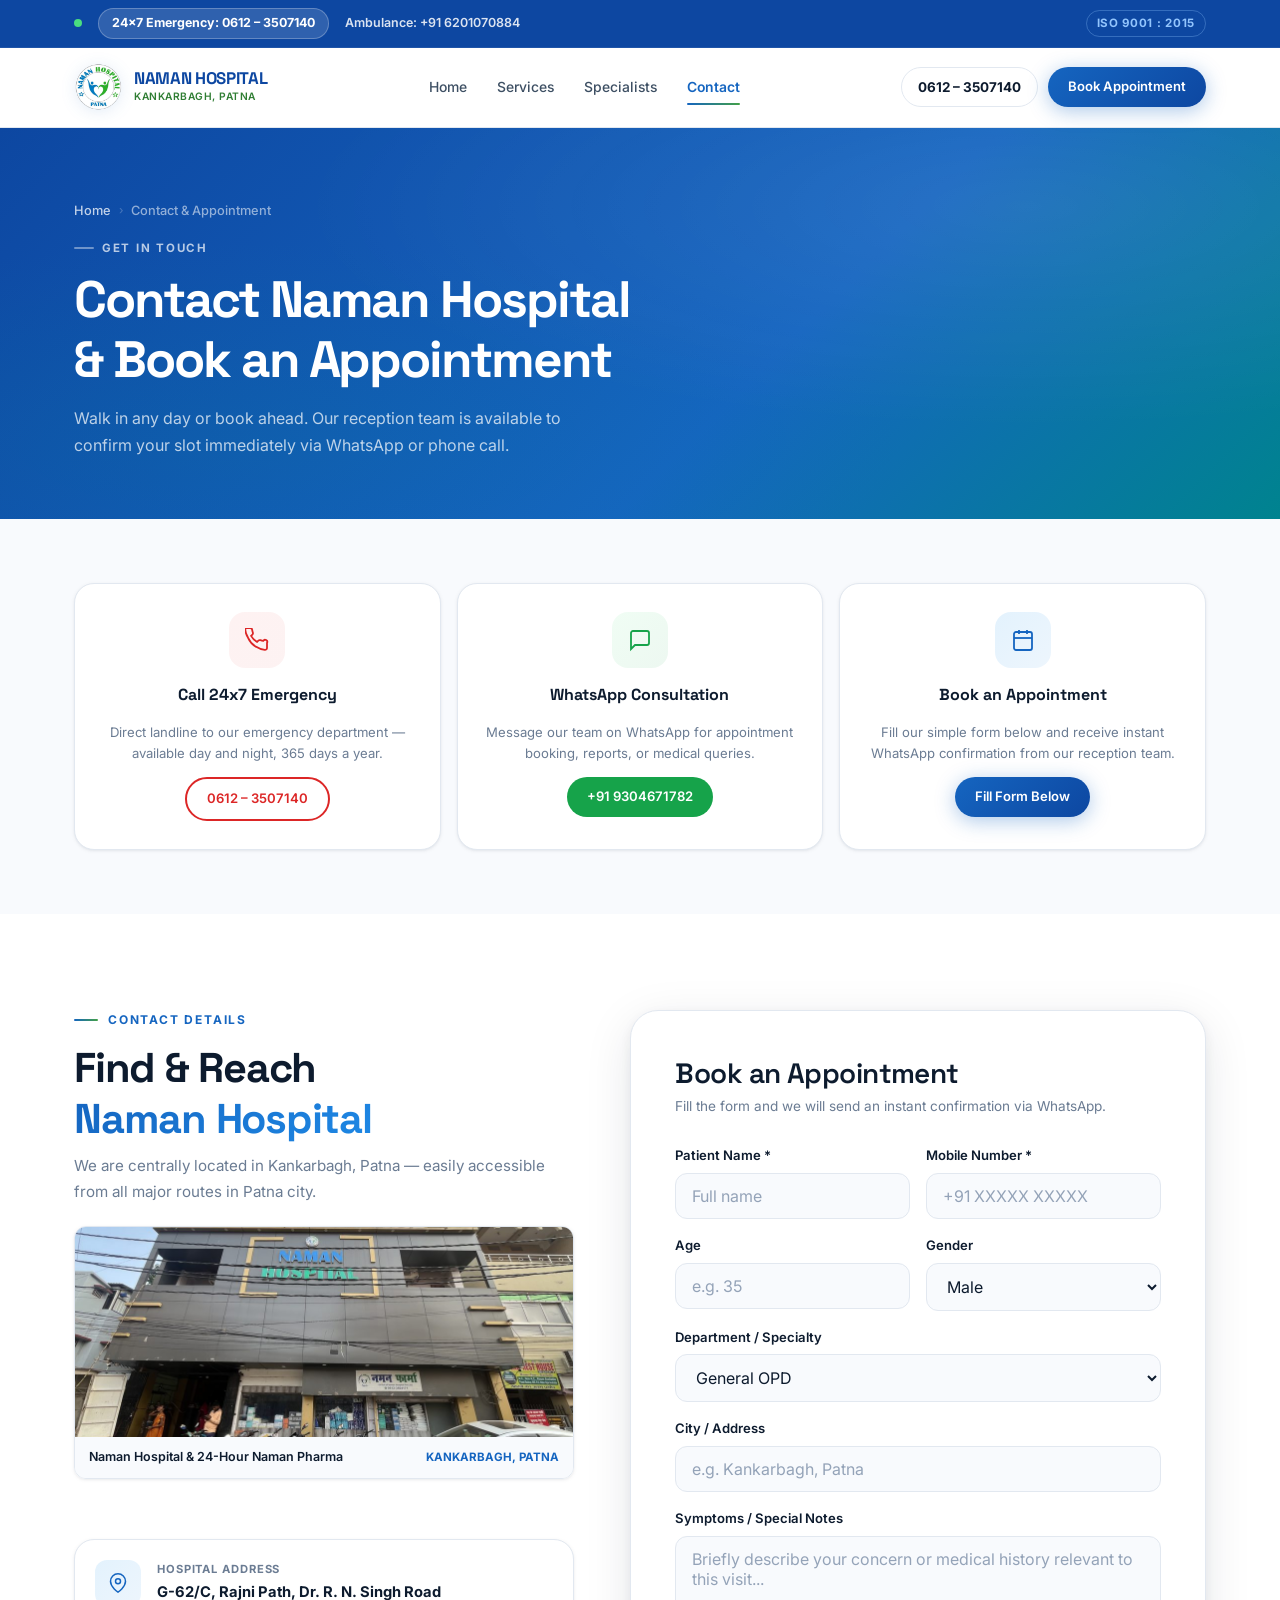
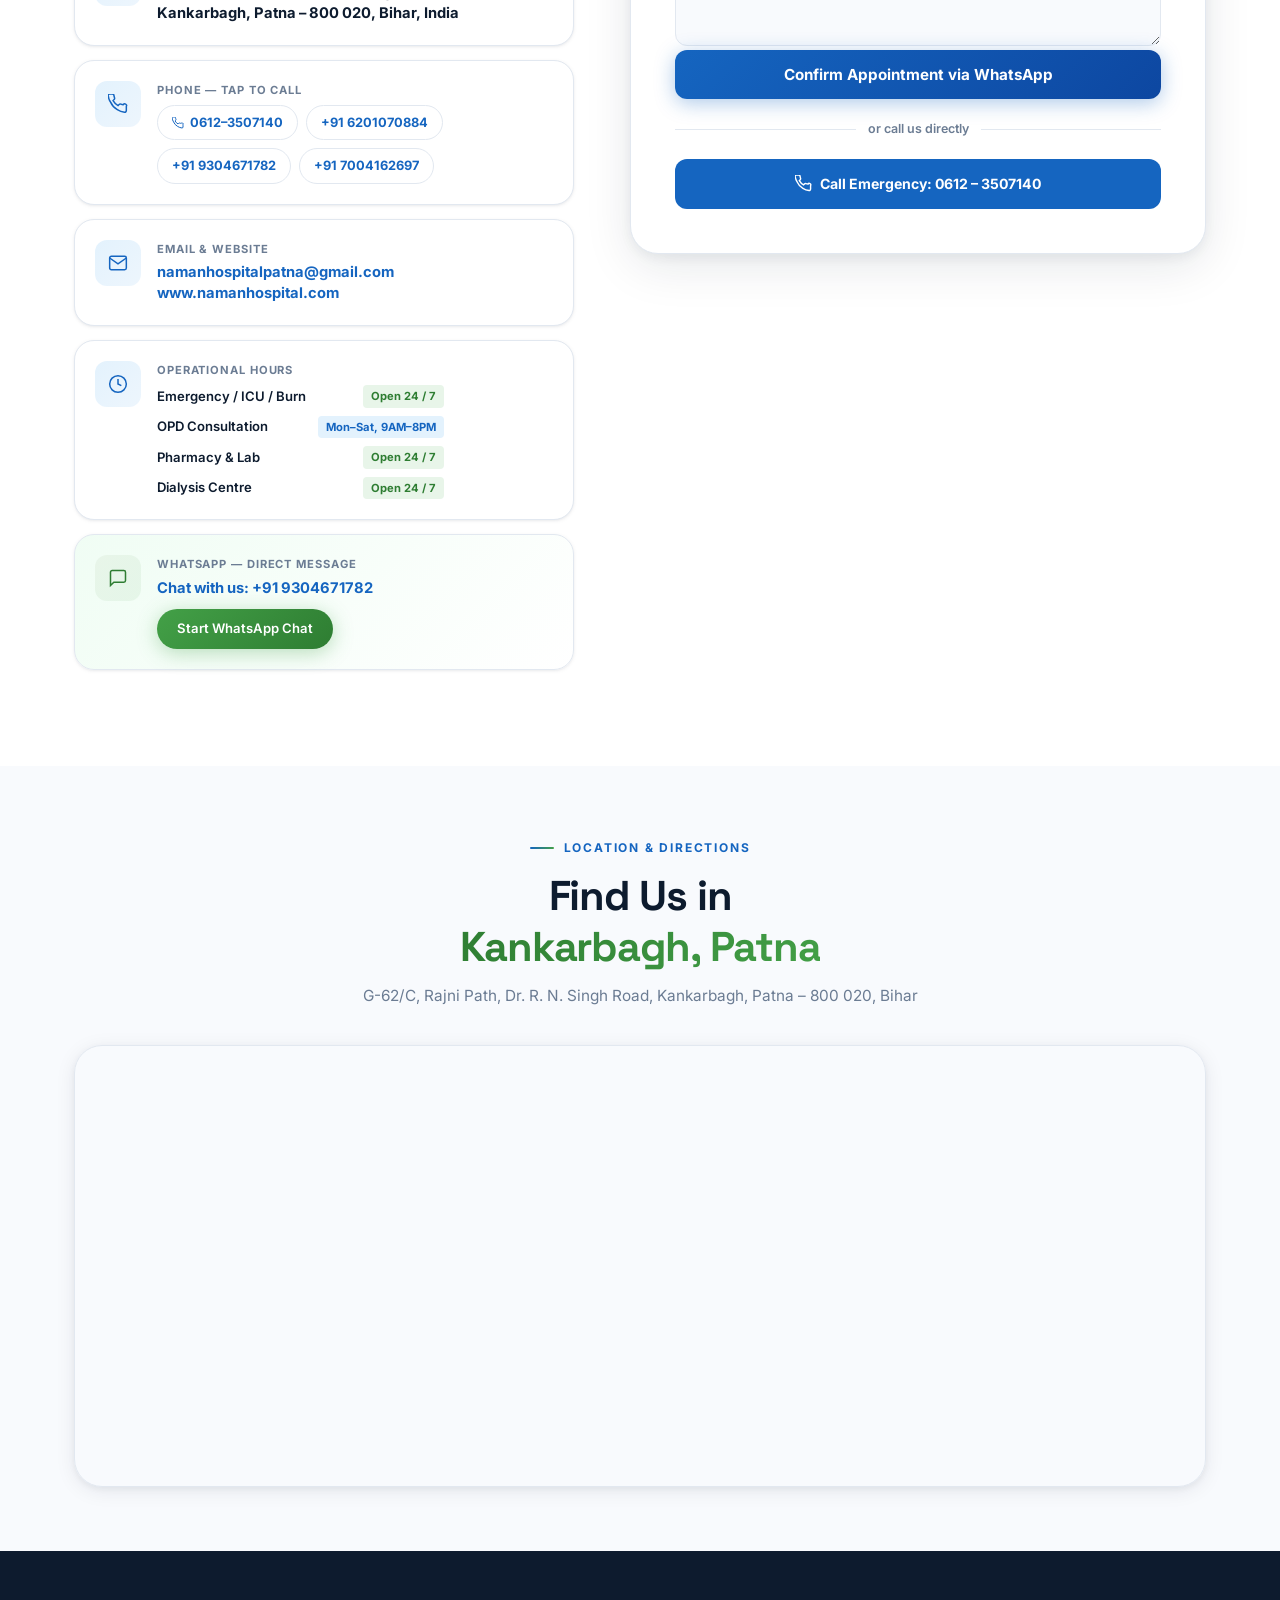
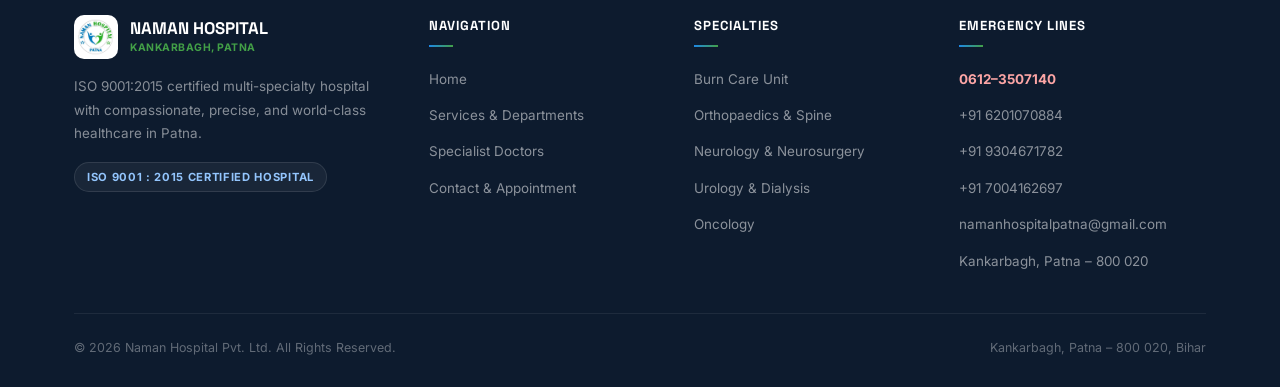
==== contact.html @ 81f096f0 "first commit" ====
<!DOCTYPE html>
<html lang="en">
<head>
  <meta charset="UTF-8">
  <meta name="viewport" content="width=device-width, initial-scale=1.0">
  <title>Contact &amp; Appointment — Naman Hospital Patna</title>
  <meta name="description" content="Contact Naman Hospital in Kankarbagh, Patna. Book an appointment, find our location, call our 24x7 emergency line, or reach us via WhatsApp.">
  <link rel="icon" type="image/png" href="assets/images/logo.png">
  <link rel="preconnect" href="https://fonts.googleapis.com">
  <link rel="preconnect" href="https://fonts.gstatic.com" crossorigin>
  <link href="https://fonts.googleapis.com/css2?family=Space+Grotesk:wght@300;400;500;600;700&family=Inter:wght@300;400;500;600;700;800&display=swap" rel="stylesheet">
  <link rel="stylesheet" href="css/global.css">
  <style>
    /* Contact page specific */
    .contact-layout {
      display: grid; grid-template-columns: 1fr 1.15fr; gap: 56px; align-items: start;
    }
    .contact-info-section { display: flex; flex-direction: column; gap: 0; }
    .contact-cards { display: flex; flex-direction: column; gap: 14px; margin-top: 36px; }
    .contact-card {
      background: var(--white); border: 1px solid var(--border);
      border-radius: var(--r-lg); padding: 20px;
      display: flex; align-items: flex-start; gap: 16px;
      box-shadow: var(--sh-sm); transition: all 0.2s; cursor: pointer;
    }
    .contact-card:hover { border-color: rgba(21,101,192,0.25); transform: translateX(4px); box-shadow: var(--sh-md); }
    .cc-icon {
      width: 46px; height: 46px; border-radius: 12px;
      background: linear-gradient(135deg, var(--blue-light), rgba(30,136,229,0.08));
      display: flex; align-items: center; justify-content: center; flex-shrink: 0;
      color: var(--blue-mid);
    }
    .cc-icon.green { background: linear-gradient(135deg, var(--green-light), rgba(67,160,71,0.08)); color: var(--green-mid); }
    .cc-label { font-size: 0.7rem; font-weight: 700; text-transform: uppercase; letter-spacing: 0.08em; color: var(--text-muted); margin-bottom: 4px; }
    .cc-value { font-size: 0.92rem; font-weight: 700; color: var(--text-dark); line-height: 1.45; }
    .cc-value a { color: var(--blue-mid); transition: color 0.2s; }
    .cc-value a:hover { color: var(--blue-deep); }

    .phone-chip-row { display: flex; flex-wrap: wrap; gap: 8px; margin-top: 6px; }
    .phone-chip {
      display: inline-flex; align-items: center; gap: 6px;
      padding: 6px 14px; border: 1.5px solid var(--border); border-radius: var(--r-full);
      font-size: 0.8rem; font-weight: 700; color: var(--blue-mid); background: var(--white);
      transition: all 0.2s;
    }
    .phone-chip:hover { background: var(--blue-mid); color: var(--white); border-color: var(--blue-mid); }

    .hours-table { width: 100%; border-collapse: collapse; margin-top: 6px; }
    .hours-table tr:not(:last-child) td { padding-bottom: 8px; }
    .hours-table td:first-child { font-size: 0.82rem; font-weight: 600; color: var(--text-dark); padding-right: 12px; }
    .hours-table td:last-child { font-size: 0.82rem; color: var(--text-muted); text-align: right; }
    .hours-badge {
      display: inline-flex; align-items: center; gap: 5px;
      padding: 2px 8px; border-radius: 4px; font-size: 0.7rem; font-weight: 700;
      white-space: nowrap;
    }
    .hours-badge.open { background: var(--green-light); color: var(--green-mid); }
    .hours-badge.hours { background: var(--blue-light); color: var(--blue-mid); }

    /* Appointment Form */
    .appointment-card {
      background: var(--white); border: 1px solid var(--border);
      border-radius: var(--r-xl); padding: 44px;
      box-shadow: var(--sh-lg);
    }
    .form-grid-2 { display: grid; grid-template-columns: 1fr 1fr; gap: 16px; }
    .col-span-2 { grid-column: 1 / -1; }
    .submit-btn {
      width: 100%; padding: 15px; border-radius: var(--r-md);
      background: linear-gradient(135deg, var(--blue-mid), var(--blue-deep));
      color: var(--white); font-weight: 700; font-size: 0.95rem;
      font-family: 'Inter', sans-serif; cursor: pointer; border: none;
      box-shadow: 0 4px 20px rgba(21,101,192,.35);
      transition: all 0.25s var(--ease-out);
      margin-top: 4px;
    }
    .submit-btn:hover { transform: translateY(-2px); box-shadow: 0 8px 30px rgba(21,101,192,.45); }
    .form-divider {
      display: flex; align-items: center; gap: 12px; margin: 20px 0;
      font-size: 0.78rem; font-weight: 600; color: var(--text-muted);
    }
    .form-divider::before, .form-divider::after {
      content: ''; flex: 1; height: 1px; background: var(--border);
    }
    .whatsapp-btn {
      width: 100%; padding: 13px; border-radius: var(--r-md);
      background: #16A34A; color: var(--white);
      font-weight: 700; font-size: 0.88rem; font-family: 'Inter', sans-serif;
      cursor: pointer; border: none; display: flex; align-items: center; justify-content: center; gap: 8px;
      transition: all 0.2s;
    }
    .whatsapp-btn:hover { background: #15803D; transform: translateY(-2px); }

    /* Map section */
    .map-wrap {
      border-radius: var(--r-xl); overflow: hidden;
      border: 1px solid var(--border); box-shadow: var(--sh-md);
      width: 100%; max-width: 100%;
    }
    .map-wrap iframe { width: 100% !important; height: 440px; border: none; display: block; }

    /* Quick action cards */
    .quick-actions { display: grid; grid-template-columns: repeat(3, 1fr); gap: 16px; }
    .qa-card {
      background: var(--white); border: 1px solid var(--border);
      border-radius: var(--r-lg); padding: 28px 20px; text-align: center;
      display: flex; flex-direction: column; align-items: center; gap: 14px;
      box-shadow: var(--sh-sm); transition: all 0.3s var(--ease-out);
    }
    .qa-card:hover { transform: translateY(-5px); box-shadow: var(--sh-lg); border-color: rgba(21,101,192,0.15); }
    .qa-icon { width: 56px; height: 56px; border-radius: 16px; display: flex; align-items: center; justify-content: center; }
    .qa-title { font-family: 'Space Grotesk', sans-serif; font-size: 1rem; font-weight: 700; color: var(--text-dark); }
    .qa-desc { font-size: 0.82rem; color: var(--text-muted); line-height: 1.55; }

    @media (max-width: 1024px) {
      .contact-layout { grid-template-columns: 1fr; gap: 40px; }
      .quick-actions { grid-template-columns: 1fr; }
    }
    @media (max-width: 768px) {
      .appointment-card { padding: 24px 16px; border-radius: var(--r-lg); }
      .form-grid-2 { grid-template-columns: 1fr; }
      .col-span-2 { grid-column: auto; }
      .quick-actions { grid-template-columns: 1fr; }
      .map-wrap iframe { height: 300px; }
      .hours-table tr { display: flex; flex-direction: column; gap: 2px; margin-bottom: 8px; }
      .hours-table tr:not(:last-child) td { padding-bottom: 0; }
      .hours-table td:first-child { padding-right: 0; }
      .hours-table td:last-child { text-align: left; }
    }
    @media (max-width: 480px) {
      .contact-card { padding: 16px 14px; gap: 12px; }
      .map-wrap iframe { height: 240px; }
      .phone-chip { font-size: 0.76rem; padding: 5px 11px; }
      .cc-value { font-size: 0.86rem; word-break: break-word; overflow-wrap: anywhere; }
    }
  </style>
</head>
<body>

<!-- Emergency Bar -->
<div class="emergency-bar">
  <div class="container emergency-bar-inner">
    <div class="ebar-group">
      <div class="ebar-dot"></div>
      <a href="tel:06123507140" class="ebar-emergency">24x7 Emergency: 0612 – 3507140</a>
      <span class="ebar-item">Ambulance: +91 6201070884</span>
    </div>
    <div class="ebar-group"><span class="ebar-iso">ISO 9001 : 2015</span></div>
  </div>
</div>

<!-- Navbar -->
<header class="navbar" id="navbar">
  <div class="container nav-inner">
    <a href="index.html" class="nav-logo">
      <img src="assets/images/logo.png" class="nav-logo-img" alt="Naman Hospital" onerror="this.style.display='none'; this.nextElementSibling.style.display='flex'">
      <div style="display:none; width:50px; height:50px; border-radius:12px; background:linear-gradient(135deg,#1565C0,#2E7D32); align-items:center; justify-content:center; color:white; font-family:'Space Grotesk',sans-serif; font-weight:800; font-size:1.1rem;">N</div>
      <div class="nav-logo-text">
        <span class="nav-logo-name">NAMAN HOSPITAL</span>
        <span class="nav-logo-sub">Kankarbagh, Patna</span>
      </div>
    </a>
    <nav class="nav-links">
      <a href="index.html" class="nav-link">Home</a>
      <a href="services.html" class="nav-link">Services</a>
      <a href="doctors.html" class="nav-link">Specialists</a>
      <a href="contact.html" class="nav-link">Contact</a>
    </nav>
    <div class="nav-actions">
      <a href="tel:06123507140" class="nav-tel">0612 – 3507140</a>
      <a href="#appointment" class="btn btn-primary btn-sm">Book Appointment</a>
      <button class="hamburger" id="hamburger" aria-label="Toggle menu"><span></span><span></span><span></span></button>
    </div>
  </div>
</header>
<div class="mobile-menu" id="mobileMenu">
  <a href="index.html" class="mobile-link">Home</a>
  <a href="services.html" class="mobile-link">Services</a>
  <a href="doctors.html" class="mobile-link">Specialists</a>
  <a href="contact.html" class="mobile-link active">Contact</a>
  <div class="mobile-cta-group">
    <a href="tel:06123507140" class="btn btn-white">Call Emergency</a>
    <a href="#appointment" class="btn btn-green">Book Appointment</a>
  </div>
</div>

<!-- Page Hero -->
<div class="page-hero">
  <div class="page-hero-mesh"></div>
  <div class="container page-hero-content">
    <div class="breadcrumb">
      <a href="index.html">Home</a><span class="breadcrumb-sep">›</span><span>Contact &amp; Appointment</span>
    </div>
    <div class="page-hero-eyebrow">Get in Touch</div>
    <h1>Contact Naman Hospital<br>&amp; Book an Appointment</h1>
    <p>Walk in any day or book ahead. Our reception team is available to confirm your slot immediately via WhatsApp or phone call.</p>
  </div>
</div>

<!-- ======================================================
     QUICK ACTIONS
====================================================== -->
<section class="section-sm" style="background: var(--off-white);">
  <div class="container">
    <div class="quick-actions">
      <a href="tel:06123507140" class="qa-card reveal">
        <div class="qa-icon" style="background:linear-gradient(135deg,#FEF2F2,rgba(220,38,38,0.06));">
          <svg width="24" height="24" viewBox="0 0 24 24" fill="none" stroke="#DC2626" stroke-width="1.8"><path d="M22 16.92v3a2 2 0 01-2.18 2 19.79 19.79 0 01-8.63-3.07A19.5 19.5 0 013.07 9.8 19.79 19.79 0 01.1 1.18 2 2 0 012.12 0h3a2 2 0 012 1.72 12.84 12.84 0 00.7 2.81 2 2 0 01-.45 2.11L6.09 7.91a16 16 0 006 6l1.27-1.27a2 2 0 012.11-.45 12.84 12.84 0 002.81.7A2 2 0 0122 14.92z"/></svg>
        </div>
        <div class="qa-title">Call 24x7 Emergency</div>
        <div class="qa-desc">Direct landline to our emergency department — available day and night, 365 days a year.</div>
        <span class="btn btn-outline btn-sm" style="color:#DC2626; border-color:#DC2626; pointer-events:none;">0612 – 3507140</span>
      </a>
      <a href="https://wa.me/919304671782?text=Hello%20Naman%20Hospital%2C%20I%20would%20like%20to%20book%20an%20appointment." target="_blank" class="qa-card reveal reveal-delay-1">
        <div class="qa-icon" style="background:linear-gradient(135deg,#F0FDF4,rgba(22,163,74,0.08));">
          <svg width="24" height="24" viewBox="0 0 24 24" fill="none" stroke="#16A34A" stroke-width="1.8"><path d="M21 15a2 2 0 01-2 2H7l-4 4V5a2 2 0 012-2h14a2 2 0 012 2z"/></svg>
        </div>
        <div class="qa-title">WhatsApp Consultation</div>
        <div class="qa-desc">Message our team on WhatsApp for appointment booking, reports, or medical queries.</div>
        <span class="btn btn-sm" style="background:#16A34A;color:white; pointer-events:none;">+91 9304671782</span>
      </a>
      <a href="#appointment" class="qa-card reveal reveal-delay-2">
        <div class="qa-icon" style="background:linear-gradient(135deg,var(--blue-light),rgba(30,136,229,0.08));">
          <svg width="24" height="24" viewBox="0 0 24 24" fill="none" stroke="#1565C0" stroke-width="1.8"><rect x="3" y="4" width="18" height="18" rx="2" ry="2"/><line x1="16" y1="2" x2="16" y2="6"/><line x1="8" y1="2" x2="8" y2="6"/><line x1="3" y1="10" x2="21" y2="10"/></svg>
        </div>
        <div class="qa-title">Book an Appointment</div>
        <div class="qa-desc">Fill our simple form below and receive instant WhatsApp confirmation from our reception team.</div>
        <span class="btn btn-primary btn-sm" style="pointer-events:none;">Fill Form Below</span>
      </a>
    </div>
  </div>
</section>

<!-- ======================================================
     CONTACT + APPOINTMENT FORM
====================================================== -->
<section class="section" id="appointment" style="background: var(--white);">
  <div class="container">
    <div class="contact-layout">

      <!-- Left: Contact Info -->
      <div class="contact-info-section reveal-left">
        <span class="eyebrow">Contact Details</span>
        <h2 class="heading-1" style="margin-bottom: 8px;">Find &amp; Reach<br><span class="text-gradient-blue">Naman Hospital</span></h2>
        <p style="font-size:0.95rem; color:var(--text-muted); line-height:1.75;">We are centrally located in Kankarbagh, Patna — easily accessible from all major routes in Patna city.</p>

        <div style="margin: 20px 0 24px; border-radius: var(--r-md); overflow: hidden; border: 1.5px solid var(--border); box-shadow: var(--sh-sm);">
          <img src="assets/images/hospital-building.jpg" alt="Naman Hospital Campus & Naman Pharma, Kankarbagh, Patna" style="width: 100%; height: 210px; object-fit: cover; object-position: center; display: block;">
          <div style="padding: 10px 14px; background: var(--off-white); display: flex; align-items: center; justify-content: space-between; font-size: 0.78rem; font-weight: 600; color: var(--text-dark);">
            <span>Naman Hospital &amp; 24-Hour Naman Pharma</span>
            <span style="color: var(--blue-mid); font-size: 0.72rem; font-weight: 700; text-transform: uppercase;">Kankarbagh, Patna</span>
          </div>
        </div>

        <div class="contact-cards">
          <div class="contact-card">
            <div class="cc-icon">
              <svg width="20" height="20" viewBox="0 0 24 24" fill="none" stroke="currentColor" stroke-width="1.8"><path d="M21 10c0 7-9 13-9 13s-9-6-9-13a9 9 0 0118 0z"/><circle cx="12" cy="10" r="3"/></svg>
            </div>
            <div>
              <div class="cc-label">Hospital Address</div>
              <div class="cc-value">
                G-62/C, Rajni Path, Dr. R. N. Singh Road<br>
                Kankarbagh, Patna – 800 020, Bihar, India
              </div>
            </div>
          </div>

          <div class="contact-card">
            <div class="cc-icon">
              <svg width="20" height="20" viewBox="0 0 24 24" fill="none" stroke="currentColor" stroke-width="1.8"><path d="M22 16.92v3a2 2 0 01-2.18 2 19.79 19.79 0 01-8.63-3.07A19.5 19.5 0 013.07 9.8 19.79 19.79 0 01.1 1.18 2 2 0 012.12 0h3a2 2 0 012 1.72 12.84 12.84 0 00.7 2.81 2 2 0 01-.45 2.11L6.09 7.91a16 16 0 006 6l1.27-1.27a2 2 0 012.11-.45 12.84 12.84 0 002.81.7A2 2 0 0122 14.92z"/></svg>
            </div>
            <div>
              <div class="cc-label">Phone — Tap to Call</div>
              <div class="phone-chip-row">
                <a href="tel:06123507140" class="phone-chip">
                  <svg width="12" height="12" viewBox="0 0 24 24" fill="none" stroke="currentColor" stroke-width="2"><path d="M22 16.92v3a2 2 0 01-2.18 2 19.79 19.79 0 01-8.63-3.07A19.5 19.5 0 013.07 9.8 19.79 19.79 0 01.1 1.18 2 2 0 012.12 0h3a2 2 0 012 1.72 12.84 12.84 0 00.7 2.81 2 2 0 01-.45 2.11L6.09 7.91a16 16 0 006 6l1.27-1.27a2 2 0 012.11-.45 12.84 12.84 0 002.81.7A2 2 0 0122 14.92z"/></svg>
                  0612–3507140
                </a>
                <a href="tel:6201070884" class="phone-chip">+91 6201070884</a>
                <a href="tel:9304671782" class="phone-chip">+91 9304671782</a>
                <a href="tel:7004162697" class="phone-chip">+91 7004162697</a>
              </div>
            </div>
          </div>

          <div class="contact-card">
            <div class="cc-icon">
              <svg width="20" height="20" viewBox="0 0 24 24" fill="none" stroke="currentColor" stroke-width="1.8"><path d="M4 4h16c1.1 0 2 .9 2 2v12c0 1.1-.9 2-2 2H4c-1.1 0-2-.9-2-2V6c0-1.1.9-2 2-2z"/><polyline points="22,6 12,13 2,6"/></svg>
            </div>
            <div>
              <div class="cc-label">Email &amp; Website</div>
              <div class="cc-value">
                <a href="mailto:namanhospitalpatna@gmail.com">namanhospitalpatna@gmail.com</a><br>
                <a href="https://www.namanhospital.com" target="_blank" rel="noopener">www.namanhospital.com</a>
              </div>
            </div>
          </div>

          <div class="contact-card">
            <div class="cc-icon">
              <svg width="20" height="20" viewBox="0 0 24 24" fill="none" stroke="currentColor" stroke-width="1.8"><circle cx="12" cy="12" r="10"/><polyline points="12 6 12 12 16 14"/></svg>
            </div>
            <div>
              <div class="cc-label">Operational Hours</div>
              <table class="hours-table">
                <tr>
                  <td>Emergency / ICU / Burn</td>
                  <td><span class="hours-badge open">Open 24 / 7</span></td>
                </tr>
                <tr>
                  <td>OPD Consultation</td>
                  <td><span class="hours-badge hours">Mon–Sat, 9AM–8PM</span></td>
                </tr>
                <tr>
                  <td>Pharmacy &amp; Lab</td>
                  <td><span class="hours-badge open">Open 24 / 7</span></td>
                </tr>
                <tr>
                  <td>Dialysis Centre</td>
                  <td><span class="hours-badge open">Open 24 / 7</span></td>
                </tr>
              </table>
            </div>
          </div>

          <div class="contact-card cc-icon-green" style="background:linear-gradient(135deg,#F0FDF4,white);">
            <div class="cc-icon green">
              <svg width="20" height="20" viewBox="0 0 24 24" fill="none" stroke="currentColor" stroke-width="1.8"><path d="M21 15a2 2 0 01-2 2H7l-4 4V5a2 2 0 012-2h14a2 2 0 012 2z"/></svg>
            </div>
            <div>
              <div class="cc-label">WhatsApp — Direct Message</div>
              <div class="cc-value">
                <a href="https://wa.me/919304671782?text=Hello%20Naman%20Hospital" target="_blank" rel="noopener">Chat with us: +91 9304671782</a>
              </div>
              <a href="https://wa.me/919304671782?text=Hello%20Naman%20Hospital%2C%20I%20need%20an%20appointment." target="_blank" class="btn btn-green btn-sm" style="margin-top:10px; display:inline-flex;">
                Start WhatsApp Chat
              </a>
            </div>
          </div>
        </div>
      </div>

      <!-- Right: Appointment Form -->
      <div class="appointment-card reveal-right" id="appointment">
        <h3 class="heading-2" style="margin-bottom:4px;">Book an Appointment</h3>
        <p style="font-size:0.85rem;color:var(--text-muted);margin-bottom:28px;">Fill the form and we will send an instant confirmation via WhatsApp.</p>

        <form id="apptForm">
          <div class="form-grid-2">
            <div class="form-group">
              <label class="form-label" for="fName">Patient Name *</label>
              <input type="text" id="fName" class="form-input" placeholder="Full name" required>
            </div>
            <div class="form-group">
              <label class="form-label" for="fPhone">Mobile Number *</label>
              <input type="tel" id="fPhone" class="form-input" placeholder="+91 XXXXX XXXXX" required>
            </div>
            <div class="form-group">
              <label class="form-label" for="fAge">Age</label>
              <input type="number" id="fAge" class="form-input" placeholder="e.g. 35" min="1" max="120">
            </div>
            <div class="form-group">
              <label class="form-label" for="fGender">Gender</label>
              <select id="fGender" class="form-select">
                <option value="Male">Male</option>
                <option value="Female">Female</option>
                <option value="Other">Other</option>
              </select>
            </div>
            <div class="form-group col-span-2">
              <label class="form-label" for="fDept">Department / Specialty</label>
              <select id="fDept" class="form-select">
                <option value="General OPD">General OPD</option>
                <option value="Emergency & Trauma">Emergency &amp; Trauma</option>
                <option value="Burn Care Unit (24x7)">Burn Care Unit (24x7)</option>
                <option value="Orthopaedics & Spine">Orthopaedics &amp; Spine</option>
                <option value="Neurology & Neurosurgery">Neurology &amp; Neurosurgery</option>
                <option value="Gastroenterology & Hepatology">Gastroenterology &amp; Hepatology</option>
                <option value="Cardiology">Cardiology</option>
                <option value="Urology & Dialysis">Urology &amp; Dialysis</option>
                <option value="Nephrology">Nephrology</option>
                <option value="Gynaecology & Obstetrics">Gynaecology &amp; Obstetrics</option>
                <option value="Paediatrics & NICU">Paediatrics &amp; NICU</option>
                <option value="Oncology">Oncology</option>
                <option value="Plastic & Reconstructive Surgery">Plastic &amp; Reconstructive Surgery</option>
                <option value="ENT & Maxillofacial">ENT &amp; Maxillofacial</option>
                <option value="Pulmonology / Chest">Pulmonology / Chest</option>
                <option value="Laparoscopic Surgery">Laparoscopic Surgery</option>
                <option value="General Surgery">General Surgery</option>
                <option value="Pathology Lab / Diagnostics">Pathology Lab / Diagnostics</option>
              </select>
            </div>
            <div class="form-group col-span-2">
              <label class="form-label" for="fAddress">City / Address</label>
              <input type="text" id="fAddress" class="form-input" placeholder="e.g. Kankarbagh, Patna">
            </div>
            <div class="form-group col-span-2">
              <label class="form-label" for="fNote">Symptoms / Special Notes</label>
              <textarea id="fNote" class="form-textarea" placeholder="Briefly describe your concern or medical history relevant to this visit..."></textarea>
            </div>
          </div>
          <button type="submit" class="submit-btn">
            Confirm Appointment via WhatsApp
          </button>
          <div class="form-divider">or call us directly</div>
          <a href="tel:06123507140" class="whatsapp-btn" style="background:#1565C0;">
            <svg width="17" height="17" viewBox="0 0 24 24" fill="none" stroke="white" stroke-width="2"><path d="M22 16.92v3a2 2 0 01-2.18 2 19.79 19.79 0 01-8.63-3.07A19.5 19.5 0 013.07 9.8 19.79 19.79 0 01.1 1.18 2 2 0 012.12 0h3a2 2 0 012 1.72 12.84 12.84 0 00.7 2.81 2 2 0 01-.45 2.11L6.09 7.91a16 16 0 006 6l1.27-1.27a2 2 0 012.11-.45 12.84 12.84 0 002.81.7A2 2 0 0122 14.92z"/></svg>
            Call Emergency: 0612 – 3507140
          </a>
        </form>
      </div>
    </div>
  </div>
</section>

<!-- ======================================================
     MAP SECTION
====================================================== -->
<section class="section-sm" style="background: var(--off-white);">
  <div class="container">
    <div class="section-header reveal" style="margin-bottom:36px;">
      <span class="eyebrow">Location &amp; Directions</span>
      <h2 class="heading-1">Find Us in<br><span class="text-gradient-green">Kankarbagh, Patna</span></h2>
      <p>G-62/C, Rajni Path, Dr. R. N. Singh Road, Kankarbagh, Patna – 800 020, Bihar</p>
    </div>
    <div class="map-wrap reveal">
      <iframe
        src="https://www.google.com/maps/embed?pb=!1m18!1m12!1m3!1d14392.427670154032!2d85.14815965!3d25.59719875!2m3!1f0!2f0!3f0!3m2!1i1024!2i768!4f13.1!3m3!1m2!1s0x39ed58f27fa0f679%3A0x6b7b252ce28b1225!2sKankarbagh%2C%20Patna%2C%20Bihar!5e0!3m2!1sen!2sin!4v1700000000000"
        allowfullscreen loading="lazy" referrerpolicy="no-referrer-when-downgrade"
        title="Naman Hospital Kankarbagh Patna Map">
      </iframe>
    </div>
  </div>
</section>

<!-- Footer -->
<footer class="footer">
  <div class="container">
    <div class="footer-grid">
      <div>
        <div class="footer-brand-logo">
          <img src="assets/images/logo.png" alt="Naman Hospital" width="48" height="48" style="object-fit:contain;border-radius:10px;background:white;padding:3px;" onerror="this.style.display='none'">
          <div><div class="footer-brand-name">NAMAN HOSPITAL</div><div class="footer-brand-sub">Kankarbagh, Patna</div></div>
        </div>
        <p class="footer-desc">ISO 9001:2015 certified multi-specialty hospital with compassionate, precise, and world-class healthcare in Patna.</p>
        <div class="footer-iso">ISO 9001 : 2015 Certified Hospital</div>
      </div>
      <div>
        <h4 class="footer-col-title">Navigation</h4>
        <ul class="footer-links">
          <li><a href="index.html" class="footer-link">Home</a></li>
          <li><a href="services.html" class="footer-link">Services &amp; Departments</a></li>
          <li><a href="doctors.html" class="footer-link">Specialist Doctors</a></li>
          <li><a href="contact.html" class="footer-link">Contact &amp; Appointment</a></li>
        </ul>
      </div>
      <div>
        <h4 class="footer-col-title">Specialties</h4>
        <ul class="footer-links">
          <li><a href="services.html" class="footer-link">Burn Care Unit</a></li>
          <li><a href="services.html" class="footer-link">Orthopaedics &amp; Spine</a></li>
          <li><a href="services.html" class="footer-link">Neurology &amp; Neurosurgery</a></li>
          <li><a href="services.html" class="footer-link">Urology &amp; Dialysis</a></li>
          <li><a href="services.html" class="footer-link">Oncology</a></li>
        </ul>
      </div>
      <div>
        <h4 class="footer-col-title">Emergency Lines</h4>
        <ul class="footer-links">
          <li><a href="tel:06123507140" class="footer-link" style="color:#FCA5A5;font-weight:700;">0612–3507140</a></li>
          <li><a href="tel:6201070884" class="footer-link">+91 6201070884</a></li>
          <li><a href="tel:9304671782" class="footer-link">+91 9304671782</a></li>
          <li><a href="tel:7004162697" class="footer-link">+91 7004162697</a></li>
          <li><a href="mailto:namanhospitalpatna@gmail.com" class="footer-link" style="word-break:break-all;">namanhospitalpatna@gmail.com</a></li>
          <li><span class="footer-link">Kankarbagh, Patna – 800 020</span></li>
        </ul>
      </div>
    </div>
    <div class="footer-bottom">
      <p>&copy; 2026 Naman Hospital Pvt. Ltd. All Rights Reserved.</p>
      <p>Kankarbagh, Patna – 800 020, Bihar</p>
    </div>
  </div>
</footer>

<div class="mobile-dock">
  <div class="dock-inner">
    <a href="tel:06123507140" class="dock-btn call"><div class="dock-btn-icon"><svg width="18" height="18" viewBox="0 0 24 24" fill="none" stroke="#DC2626" stroke-width="2"><path d="M22 16.92v3a2 2 0 01-2.18 2 19.79 19.79 0 01-8.63-3.07A19.5 19.5 0 013.07 9.8 19.79 19.79 0 01.1 1.18 2 2 0 012.12 0h3a2 2 0 012 1.72 12.84 12.84 0 00.7 2.81 2 2 0 01-.45 2.11L6.09 7.91a16 16 0 006 6l1.27-1.27a2 2 0 012.11-.45 12.84 12.84 0 002.81.7A2 2 0 0122 14.92z"/></svg></div><span>Call 24x7</span></a>
    <a href="https://wa.me/919304671782" target="_blank" class="dock-btn whatsapp"><div class="dock-btn-icon"><svg width="18" height="18" viewBox="0 0 24 24" fill="none" stroke="#16A34A" stroke-width="2"><path d="M21 15a2 2 0 01-2 2H7l-4 4V5a2 2 0 012-2h14a2 2 0 012 2z"/></svg></div><span>WhatsApp</span></a>
    <a href="#appointment" class="dock-btn appointment"><div class="dock-btn-icon"><svg width="18" height="18" viewBox="0 0 24 24" fill="none" stroke="#1565C0" stroke-width="2"><rect x="3" y="4" width="18" height="18" rx="2" ry="2"/><line x1="16" y1="2" x2="16" y2="6"/><line x1="8" y1="2" x2="8" y2="6"/><line x1="3" y1="10" x2="21" y2="10"/></svg></div><span>Appointment</span></a>
  </div>
</div>
<div id="toast-stack"></div>
<script src="js/main.js"></script>
</body>
</html>
---- css/global.css ----
/* =========================================================
   NAMAN HOSPITAL — Global Design System
   Professional Multi-Page Healthcare Website
   Colors extracted from official logo: Blue #1565C0 / Green #2E7D32
   ========================================================= */

/* Google Fonts */
@import url('https://fonts.googleapis.com/css2?family=Space+Grotesk:wght@300;400;500;600;700&family=Inter:wght@300;400;500;600;700;800&display=swap');

/* ---- Custom Properties ---- */
:root {
  --blue-deep:   #0D47A1;
  --blue-mid:    #1565C0;
  --blue-bright: #1E88E5;
  --blue-light:  #E3F2FD;
  --green-deep:  #1B5E20;
  --green-mid:   #2E7D32;
  --green-bright:#43A047;
  --green-light: #E8F5E9;
  --teal:        #00838F;
  --white:       #FFFFFF;
  --off-white:   #F8FAFD;
  --surface:     #FFFFFF;
  --border:      #E2E8F0;
  --text-dark:   #0D1B2E;
  --text-body:   #3D4F63;
  --text-muted:  #6B7C93;
  --text-light:  #94A3B8;

  --nav-h: 80px;

  --r-sm:  6px;
  --r-md:  12px;
  --r-lg:  20px;
  --r-xl:  28px;
  --r-full:9999px;

  --sh-sm: 0 1px 4px rgba(13,27,46,.06), 0 1px 2px rgba(13,27,46,.04);
  --sh-md: 0 4px 20px rgba(13,27,46,.08), 0 2px 6px rgba(13,27,46,.05);
  --sh-lg: 0 12px 48px rgba(13,27,46,.10), 0 4px 12px rgba(13,27,46,.06);
  --sh-xl: 0 24px 72px rgba(13,27,46,.14);

  --ease-out: cubic-bezier(0.16,1,0.3,1);
  --ease-in:  cubic-bezier(0.4,0,1,1);
}

/* ---- Reset ---- */
*, *::before, *::after {
  box-sizing: border-box;
  margin: 0;
  padding: 0;
  min-width: 0;
}
html {
  scroll-behavior: smooth;
  -webkit-font-smoothing: antialiased;
  font-size: 16px;
  width: 100%;
  max-width: 100%;
  overflow-x: hidden;
}
body {
  font-family: 'Inter', system-ui, sans-serif;
  color: var(--text-body);
  background: var(--off-white);
  width: 100%;
  max-width: 100%;
  overflow-x: hidden;
  position: relative;
  line-height: 1.65;
}
img, svg, video, canvas, audio, iframe {
  display: block;
  max-width: 100%;
  height: auto;
}
a { color: inherit; text-decoration: none; }
button { cursor: pointer; border: none; background: none; font-family: inherit; }
ul, ol { list-style: none; }
::-webkit-scrollbar { width: 5px; }
::-webkit-scrollbar-track { background: var(--border); }
::-webkit-scrollbar-thumb { background: var(--blue-mid); border-radius: 3px; }
::selection { background: var(--blue-light); color: var(--blue-deep); }

/* ---- Layout ---- */
.container {
  width: 100%;
  max-width: 1180px;
  margin: 0 auto;
  padding: 0 24px;
}
.section { padding: 96px 0; }
.section-sm { padding: 64px 0; }

/* ---- Typography ---- */
.heading-display {
  font-family: 'Space Grotesk', sans-serif;
  font-size: clamp(2rem, 4vw + 0.8rem, 3.8rem);
  font-weight: 700;
  line-height: 1.15;
  letter-spacing: -0.04em;
  color: var(--text-dark);
  word-break: break-word;
  overflow-wrap: break-word;
}
.heading-1 {
  font-family: 'Space Grotesk', sans-serif;
  font-size: clamp(1.5rem, 3vw + 0.6rem, 2.6rem);
  font-weight: 700;
  line-height: 1.22;
  letter-spacing: -0.03em;
  color: var(--text-dark);
  word-break: break-word;
  overflow-wrap: break-word;
}
.heading-2 {
  font-family: 'Space Grotesk', sans-serif;
  font-size: clamp(1.2rem, 2vw + 0.4rem, 1.75rem);
  font-weight: 600;
  line-height: 1.3;
  letter-spacing: -0.02em;
  color: var(--text-dark);
  word-break: break-word;
  overflow-wrap: break-word;
}
.heading-3 {
  font-family: 'Space Grotesk', sans-serif;
  font-size: 1.1rem;
  font-weight: 600;
  letter-spacing: -0.01em;
  color: var(--text-dark);
}
.eyebrow {
  display: inline-flex; align-items: center; gap: 10px;
  font-size: 0.75rem; font-weight: 700;
  letter-spacing: 0.15em; text-transform: uppercase;
  color: var(--blue-mid); margin-bottom: 14px;
}
.eyebrow::before {
  content: ''; display: block;
  width: 24px; height: 2px;
  background: linear-gradient(90deg, var(--blue-mid), var(--green-bright));
  border-radius: 2px;
}
.text-gradient-blue {
  background: linear-gradient(135deg, var(--blue-mid) 0%, var(--blue-bright) 100%);
  -webkit-background-clip: text; -webkit-text-fill-color: transparent;
}
.text-gradient-green {
  background: linear-gradient(135deg, var(--green-mid) 0%, var(--green-bright) 100%);
  -webkit-background-clip: text; -webkit-text-fill-color: transparent;
}

/* ---- Buttons ---- */
.btn {
  display: inline-flex; align-items: center; justify-content: center; gap: 8px;
  padding: 13px 28px; border-radius: var(--r-full);
  font-size: 0.9rem; font-weight: 600; font-family: 'Inter', sans-serif;
  transition: all 0.25s var(--ease-out);
  position: relative; overflow: hidden;
  max-width: 100%; text-align: center;
}
.btn-primary {
  background: linear-gradient(135deg, var(--blue-mid) 0%, var(--blue-deep) 100%);
  color: var(--white);
  box-shadow: 0 4px 20px rgba(21,101,192,.35);
}
.btn-primary:hover {
  transform: translateY(-2px);
  box-shadow: 0 8px 32px rgba(21,101,192,.45);
}
.btn-green {
  background: linear-gradient(135deg, var(--green-bright) 0%, var(--green-mid) 100%);
  color: var(--white);
  box-shadow: 0 4px 20px rgba(67,160,71,.35);
}
.btn-green:hover { transform: translateY(-2px); box-shadow: 0 8px 32px rgba(67,160,71,.45); }
.btn-outline {
  background: transparent; color: var(--blue-mid);
  border: 2px solid var(--blue-mid);
}
.btn-outline:hover { background: var(--blue-mid); color: var(--white); transform: translateY(-2px); }
.btn-white {
  background: var(--white); color: var(--blue-deep);
  box-shadow: var(--sh-md);
}
.btn-white:hover { transform: translateY(-2px); box-shadow: var(--sh-lg); }
.btn-ghost-white {
  background: rgba(255,255,255,0.12); color: var(--white);
  border: 1.5px solid rgba(255,255,255,0.3);
  backdrop-filter: blur(8px);
}
.btn-ghost-white:hover { background: rgba(255,255,255,0.22); transform: translateY(-2px); }
.btn-sm { padding: 9px 20px; font-size: 0.82rem; }
.btn-lg { padding: 15px 32px; font-size: 0.95rem; }

/* ---- Emergency Banner ---- */
.emergency-bar {
  background: var(--blue-deep);
  padding: 8px 0;
  border-bottom: 1px solid rgba(255,255,255,0.08);
  z-index: 200; position: relative;
}
.emergency-bar-inner {
  display: flex; align-items: center; justify-content: space-between; gap: 14px; flex-wrap: wrap;
}
.ebar-group { display: flex; align-items: center; gap: 16px; flex-wrap: wrap; }
.ebar-item {
  display: flex; align-items: center; gap: 7px;
  font-size: 0.78rem; font-weight: 600; color: rgba(255,255,255,0.85);
}
.ebar-icon { width: 15px; height: 15px; flex-shrink: 0; }
.ebar-emergency {
  display: flex; align-items: center; gap: 8px;
  background: rgba(255,255,255,0.14); border: 1px solid rgba(255,255,255,0.25);
  padding: 4px 13px; border-radius: var(--r-full);
  font-size: 0.78rem; font-weight: 700; color: var(--white);
  transition: background 0.2s; white-space: nowrap;
}
.ebar-emergency:hover { background: rgba(255,255,255,0.22); }
.ebar-dot {
  width: 8px; height: 8px; border-radius: 50%;
  background: #4ADE80;
  box-shadow: 0 0 0 0 rgba(74,222,128,0.7);
  animation: ping 2s infinite; flex-shrink: 0;
}
@keyframes ping {
  0%   { box-shadow: 0 0 0 0 rgba(74,222,128,0.7); }
  70%  { box-shadow: 0 0 0 10px rgba(74,222,128,0); }
  100% { box-shadow: 0 0 0 0 rgba(74,222,128,0); }
}
.ebar-iso {
  font-size: 0.72rem; font-weight: 700; letter-spacing: 0.06em;
  color: #93C5FD;
  border: 1px solid rgba(147,197,253,0.3);
  padding: 3px 10px; border-radius: var(--r-full);
  white-space: nowrap;
}

/* ---- Navbar ---- */
.navbar {
  position: sticky; top: 0; z-index: 100;
  height: var(--nav-h);
  background: rgba(255,255,255,0.96);
  backdrop-filter: blur(20px) saturate(180%);
  -webkit-backdrop-filter: blur(20px) saturate(180%);
  border-bottom: 1px solid var(--border);
  transition: box-shadow 0.3s var(--ease-out);
}
.navbar.scrolled { box-shadow: var(--sh-md); }
.nav-inner {
  height: 100%; display: flex; align-items: center; justify-content: space-between; gap: 16px;
}
.nav-logo { display: flex; align-items: center; gap: 10px; flex-shrink: 0; }
.nav-logo-img {
  width: 50px;
  height: 50px;
  object-fit: contain;
  mix-blend-mode: multiply;
  filter: drop-shadow(0 2px 8px rgba(21, 101, 192, 0.12));
  transition: transform 0.25s var(--ease-out);
  flex-shrink: 0;
}
.nav-logo:hover .nav-logo-img {
  transform: scale(1.05);
}
.nav-logo-text { display: flex; flex-direction: column; }
.nav-logo-name {
  font-family: 'Space Grotesk', sans-serif;
  font-size: 1.05rem; font-weight: 700; color: var(--blue-deep);
  line-height: 1.1; letter-spacing: -0.02em; white-space: nowrap;
}
.nav-logo-sub { font-size: 0.64rem; font-weight: 600; color: var(--green-mid); text-transform: uppercase; letter-spacing: 0.05em; white-space: nowrap; }
.nav-links { display: flex; align-items: center; gap: 2px; }
.nav-link {
  padding: 8px 14px; border-radius: var(--r-sm);
  font-size: 0.87rem; font-weight: 500; color: var(--text-body);
  transition: all 0.18s; position: relative; white-space: nowrap;
}
.nav-link:hover { color: var(--blue-mid); background: var(--blue-light); }
.nav-link.active { color: var(--blue-mid); font-weight: 600; }
.nav-link.active::after {
  content: ''; position: absolute; bottom: 2px; left: 14px; right: 14px;
  height: 2px; background: linear-gradient(90deg, var(--blue-mid), var(--green-bright));
  border-radius: 2px;
}
.nav-actions { display: flex; align-items: center; gap: 10px; }
.nav-tel {
  font-size: 0.84rem; font-weight: 700; color: var(--text-dark);
  padding: 8px 16px; border-radius: var(--r-full);
  border: 1.5px solid var(--border); transition: all 0.2s; white-space: nowrap;
}
.nav-tel:hover { border-color: var(--blue-mid); color: var(--blue-mid); }
.hamburger {
  display: none; flex-direction: column; gap: 5px;
  padding: 10px; cursor: pointer; min-width: 44px; min-height: 44px;
  align-items: center; justify-content: center;
}
.hamburger span {
  display: block; width: 22px; height: 2px;
  background: var(--text-dark); border-radius: 2px;
  transition: all 0.25s var(--ease-out);
}
.hamburger.open span:nth-child(1) { transform: translateY(7px) rotate(45deg); }
.hamburger.open span:nth-child(2) { opacity: 0; }
.hamburger.open span:nth-child(3) { transform: translateY(-7px) rotate(-45deg); }

/* Mobile Nav Overlay */
.mobile-menu {
  display: none; position: fixed; inset: 0; z-index: 999;
  background: rgba(13,27,46,0.98); backdrop-filter: blur(20px);
  -webkit-backdrop-filter: blur(20px);
  flex-direction: column; align-items: flex-start; justify-content: flex-start;
  padding: calc(var(--nav-h) + 20px) 24px 40px;
  gap: 4px;
  overflow-y: auto;
  -webkit-overflow-scrolling: touch;
}
.mobile-menu.open { display: flex; }
.mobile-link {
  font-family: 'Space Grotesk', sans-serif;
  font-size: clamp(1.15rem, 4vw + 0.4rem, 1.55rem);
  font-weight: 700; color: rgba(255,255,255,0.85);
  padding: 12px 0; border-bottom: 1px solid rgba(255,255,255,0.08);
  width: 100%; transition: color 0.2s;
  display: flex; align-items: center; justify-content: space-between;
}
.mobile-link:hover, .mobile-link.active { color: #93C5FD; }
.mobile-cta-group {
  display: flex; flex-direction: column; gap: 10px;
  width: 100%; margin-top: 24px;
}
.mobile-cta-group .btn { width: 100%; }

/* ---- Page Hero (Reusable Inner Page Hero) ---- */
.page-hero {
  background: linear-gradient(135deg, var(--blue-deep) 0%, var(--blue-mid) 60%, var(--teal) 100%);
  padding: 72px 0 60px;
  position: relative; overflow: hidden;
}
.page-hero-mesh {
  position: absolute; inset: 0; pointer-events: none;
  background:
    radial-gradient(ellipse at 80% 20%, rgba(255,255,255,0.08) 0%, transparent 50%),
    radial-gradient(ellipse at 20% 80%, rgba(0,131,143,0.15) 0%, transparent 45%);
}
.page-hero-content { position: relative; z-index: 1; }
.page-hero-eyebrow {
  font-size: 0.72rem; font-weight: 700; letter-spacing: 0.15em; text-transform: uppercase;
  color: rgba(255,255,255,0.7); margin-bottom: 12px;
  display: flex; align-items: center; gap: 8px;
}
.page-hero-eyebrow::before {
  content: ''; display: block;
  width: 20px; height: 2px;
  background: rgba(255,255,255,0.4); border-radius: 2px;
}
.page-hero h1 {
  font-family: 'Space Grotesk', sans-serif;
  font-size: clamp(1.8rem, 4vw + 0.6rem, 3.2rem);
  font-weight: 700; letter-spacing: -0.04em; line-height: 1.18;
  color: var(--white); margin-bottom: 14px;
  word-break: break-word;
}
.page-hero p {
  font-size: 1rem; color: rgba(255,255,255,0.72);
  max-width: 540px; line-height: 1.7;
}
.breadcrumb {
  display: flex; align-items: center; gap: 8px;
  font-size: 0.8rem; font-weight: 500; color: rgba(255,255,255,0.55);
  margin-bottom: 18px; flex-wrap: wrap;
}
.breadcrumb a { color: rgba(255,255,255,0.75); transition: color 0.2s; }
.breadcrumb a:hover { color: var(--white); }
.breadcrumb-sep { opacity: 0.4; font-size: 0.7rem; }

/* ---- Cards ---- */
.card {
  background: var(--surface); border: 1px solid var(--border);
  border-radius: var(--r-lg); box-shadow: var(--sh-sm);
  transition: all 0.3s var(--ease-out);
  overflow: hidden;
}
.card:hover { transform: translateY(-5px); box-shadow: var(--sh-lg); border-color: rgba(21,101,192,0.15); }
.card-body { padding: 28px; }

/* ---- Tags / Badges ---- */
.tag {
  display: inline-flex; align-items: center; gap: 5px;
  padding: 4px 12px; border-radius: var(--r-full);
  font-size: 0.72rem; font-weight: 700; letter-spacing: 0.04em;
  white-space: nowrap;
}
.tag-blue { background: var(--blue-light); color: var(--blue-mid); }
.tag-green { background: var(--green-light); color: var(--green-mid); }
.tag-teal { background: rgba(0,131,143,0.1); color: var(--teal); }

/* ---- SVG Icon System ---- */
.icon { display: inline-block; flex-shrink: 0; }
.icon-box {
  width: 52px; height: 52px; border-radius: var(--r-md);
  display: flex; align-items: center; justify-content: center; flex-shrink: 0;
}
.icon-box-blue {
  background: linear-gradient(135deg, var(--blue-light), rgba(30,136,229,0.12));
  color: var(--blue-mid);
}
.icon-box-green {
  background: linear-gradient(135deg, var(--green-light), rgba(67,160,71,0.12));
  color: var(--green-mid);
}
.icon-box-teal {
  background: linear-gradient(135deg, rgba(0,131,143,0.1), rgba(0,131,143,0.06));
  color: var(--teal);
}

/* ---- Dividers & Decorators ---- */
.gradient-line {
  height: 3px; width: 48px; border-radius: 2px;
  background: linear-gradient(90deg, var(--blue-mid), var(--green-bright));
  margin: 0 auto 14px;
}
.section-header { text-align: center; max-width: 600px; margin: 0 auto 48px; }
.section-header .eyebrow { justify-content: center; }
.section-header p { font-size: 0.96rem; color: var(--text-muted); margin-top: 10px; line-height: 1.7; }

/* ---- Geometric Background Shapes ---- */
.geo-bg {
  position: relative;
}
.geo-bg::before {
  content: '';
  position: absolute; top: -40px; right: -60px;
  width: 320px; height: 320px; border-radius: 50%;
  background: radial-gradient(circle, rgba(21,101,192,0.06) 0%, transparent 70%);
  pointer-events: none; z-index: 0;
}
.geo-bg::after {
  content: '';
  position: absolute; bottom: -40px; left: -60px;
  width: 240px; height: 240px; border-radius: 50%;
  background: radial-gradient(circle, rgba(46,125,50,0.05) 0%, transparent 70%);
  pointer-events: none; z-index: 0;
}

/* ---- Stat Cards ---- */
.stat-card {
  text-align: center; padding: 24px 18px;
}
.stat-num {
  font-family: 'Space Grotesk', sans-serif;
  font-size: clamp(1.8rem, 3.5vw, 2.6rem);
  font-weight: 700; line-height: 1;
  background: linear-gradient(135deg, var(--blue-mid), var(--green-bright));
  -webkit-background-clip: text; -webkit-text-fill-color: transparent;
}
.stat-label { font-size: 0.8rem; font-weight: 600; color: var(--text-muted); margin-top: 8px; }

/* ---- Form Elements ---- */
.form-group { display: flex; flex-direction: column; gap: 6px; width: 100%; }
.form-label { font-size: 0.82rem; font-weight: 600; color: var(--text-dark); }
.form-input, .form-select, .form-textarea {
  width: 100%; max-width: 100%; padding: 12px 16px;
  border: 1.5px solid var(--border);
  border-radius: var(--r-md); background: var(--off-white);
  font-size: 16px; font-family: 'Inter', sans-serif; color: var(--text-dark);
  transition: all 0.2s; box-sizing: border-box;
}
.form-input:focus, .form-select:focus, .form-textarea:focus {
  outline: none; border-color: var(--blue-bright);
  background: var(--white); box-shadow: 0 0 0 3px rgba(30,136,229,0.12);
}
.form-input::placeholder, .form-textarea::placeholder { color: var(--text-light); }
.form-textarea { resize: vertical; min-height: 110px; }

/* ---- Footer ---- */
.footer { background: var(--text-dark); padding: 64px 0 28px; }
.footer-grid {
  display: grid; grid-template-columns: 1.4fr 1fr 1fr 1.1fr;
  gap: 40px; padding-bottom: 40px;
  border-bottom: 1px solid rgba(255,255,255,0.07);
}
.footer-brand-logo {
  display: flex; align-items: center; gap: 12px; margin-bottom: 16px;
}
.footer-brand-logo img { width: 44px; height: 44px; object-fit: contain; flex-shrink: 0; }
.footer-brand-name {
  font-family: 'Space Grotesk', sans-serif;
  font-size: 1.05rem; font-weight: 700; color: var(--white); line-height: 1.2;
}
.footer-brand-sub { font-size: 0.65rem; color: var(--green-bright); font-weight: 700; text-transform: uppercase; letter-spacing: 0.05em; }
.footer-desc { font-size: 0.84rem; color: rgba(255,255,255,0.5); line-height: 1.75; }
.footer-iso {
  display: inline-flex; align-items: center; gap: 6px;
  margin-top: 16px; padding: 5px 12px;
  background: rgba(255,255,255,0.05); border: 1px solid rgba(255,255,255,0.1);
  border-radius: var(--r-full); font-size: 0.7rem; font-weight: 700;
  color: #93C5FD; letter-spacing: 0.06em; text-transform: uppercase;
}
.footer-col-title {
  font-family: 'Space Grotesk', sans-serif;
  font-size: 0.82rem; font-weight: 700; color: var(--white);
  text-transform: uppercase; letter-spacing: 0.08em;
  margin-bottom: 18px; position: relative; padding-bottom: 10px;
}
.footer-col-title::after {
  content: ''; position: absolute; bottom: 0; left: 0;
  width: 24px; height: 2px;
  background: linear-gradient(90deg, var(--blue-bright), var(--green-bright));
}
.footer-links { display: flex; flex-direction: column; gap: 10px; }
.footer-link {
  font-size: 0.84rem; color: rgba(255,255,255,0.52); font-weight: 400;
  transition: all 0.18s; display: inline-block;
  word-break: break-word; overflow-wrap: anywhere;
}
.footer-link:hover { color: var(--white); transform: translateX(4px); }
.footer-bottom {
  padding-top: 24px;
  display: flex; align-items: center; justify-content: space-between; flex-wrap: wrap; gap: 12px;
  font-size: 0.78rem; color: rgba(255,255,255,0.35);
}

/* ---- Mobile Dock (fixed bottom emergency bar) ---- */
.mobile-dock {
  display: none;
  position: fixed; bottom: 0; left: 0; right: 0; z-index: 900;
  background: var(--white);
  border-top: 1px solid var(--border);
  box-shadow: 0 -4px 20px rgba(13,27,46,0.12);
}
.dock-inner { display: grid; grid-template-columns: 1fr 1fr 1fr; }
.dock-btn {
  display: flex; flex-direction: column; align-items: center; gap: 3px;
  padding: 9px 4px 7px;
  font-size: 0.68rem; font-weight: 700; text-align: center;
  transition: background 0.2s; -webkit-tap-highlight-color: transparent;
}
.dock-btn:active { background: var(--border); }
.dock-btn svg { width: 18px; height: 18px; }
.dock-btn.call { color: #DC2626; }
.dock-btn.whatsapp { color: #16A34A; }
.dock-btn.appointment { color: var(--blue-mid); }
.dock-btn-icon {
  width: 34px; height: 34px; border-radius: 9px;
  display: flex; align-items: center; justify-content: center; margin-bottom: 2px;
}
.dock-btn.call .dock-btn-icon { background: #FEF2F2; }
.dock-btn.whatsapp .dock-btn-icon { background: #F0FDF4; }
.dock-btn.appointment .dock-btn-icon { background: var(--blue-light); }

/* ---- Toast ---- */
#toast-stack {
  position: fixed; bottom: 84px; right: 20px; z-index: 9999;
  display: flex; flex-direction: column; gap: 8px; max-width: calc(100vw - 40px);
}
.toast {
  background: var(--text-dark); color: var(--white);
  padding: 12px 18px; border-radius: var(--r-md);
  font-size: 0.84rem; font-weight: 500;
  box-shadow: var(--sh-lg);
  display: flex; align-items: center; gap: 10px;
  animation: slideInRight 0.35s var(--ease-out);
  max-width: 320px;
}
.toast-success { border-left: 3px solid #4ADE80; }
@keyframes slideInRight {
  from { transform: translateX(110%); opacity: 0; }
  to   { transform: translateX(0);    opacity: 1; }
}

/* ---- Reveal Animations ---- */
.reveal {
  opacity: 0; transform: translateY(20px);
  transition: opacity 0.65s var(--ease-out), transform 0.65s var(--ease-out);
}
.reveal.in-view { opacity: 1; transform: translateY(0); }
.reveal-delay-1 { transition-delay: 0.1s; }
.reveal-delay-2 { transition-delay: 0.2s; }
.reveal-delay-3 { transition-delay: 0.3s; }
.reveal-delay-4 { transition-delay: 0.4s; }
.reveal-left {
  opacity: 0; transform: translateX(-20px);
  transition: opacity 0.65s var(--ease-out), transform 0.65s var(--ease-out);
}
.reveal-left.in-view { opacity: 1; transform: translateX(0); }
.reveal-right {
  opacity: 0; transform: translateX(20px);
  transition: opacity 0.65s var(--ease-out), transform 0.65s var(--ease-out);
}
.reveal-right.in-view { opacity: 1; transform: translateX(0); }

/* ---- Number Counter ---- */
.counter { font-variant-numeric: tabular-nums; }

/* =========================================================
   RESPONSIVE BREAKPOINTS
   ========================================================= */
@media (max-width: 1024px) {
  .footer-grid { grid-template-columns: 1fr 1fr; gap: 36px; }
  .section { padding: 76px 0; }
  .section-sm { padding: 52px 0; }
}

@media (max-width: 768px) {
  :root { --nav-h: 64px; }
  .container { padding: 0 18px; }
  .nav-links, .nav-actions .nav-tel, .nav-actions .btn { display: none; }
  .hamburger { display: flex; }
  .section { padding: 56px 0; }
  .section-sm { padding: 38px 0; }
  .footer-grid { grid-template-columns: 1fr; gap: 28px; }
  .mobile-dock {
    display: block;
    padding-bottom: max(6px, env(safe-area-inset-bottom, 0px));
  }
  body {
    padding-bottom: max(78px, calc(70px + env(safe-area-inset-bottom, 0px)));
  }
  .emergency-bar .ebar-group:last-child { display: none; }
  .page-hero { padding: 52px 0 44px; }
}

@media (max-width: 540px) {
  .emergency-bar { padding: 6px 0; }
  .emergency-bar-inner { justify-content: center; gap: 8px; }
  .ebar-group { gap: 8px; justify-content: center; width: 100%; }
  .ebar-emergency { font-size: 0.73rem; padding: 3px 10px; }
  .ebar-item { font-size: 0.72rem; }
  .ebar-item:last-child { display: none; }
}

@media (max-width: 480px) {
  html { font-size: 15px; }
  .container { padding: 0 14px; }
  :root { --nav-h: 60px; }
  .nav-logo-img { width: 40px; height: 40px; }
  .nav-logo-name { font-size: 0.92rem; }
  .nav-logo-sub { font-size: 0.56rem; }
  .nav-inner { gap: 8px; }
  .footer { padding: 48px 0 24px; }
  .footer-bottom { flex-direction: column; text-align: center; gap: 6px; }
}

@media (max-width: 360px) {
  .container { padding: 0 12px; }
  .nav-logo-name { font-size: 0.86rem; }
  .nav-logo-img { width: 36px; height: 36px; }
  .ebar-item { display: none; }
}
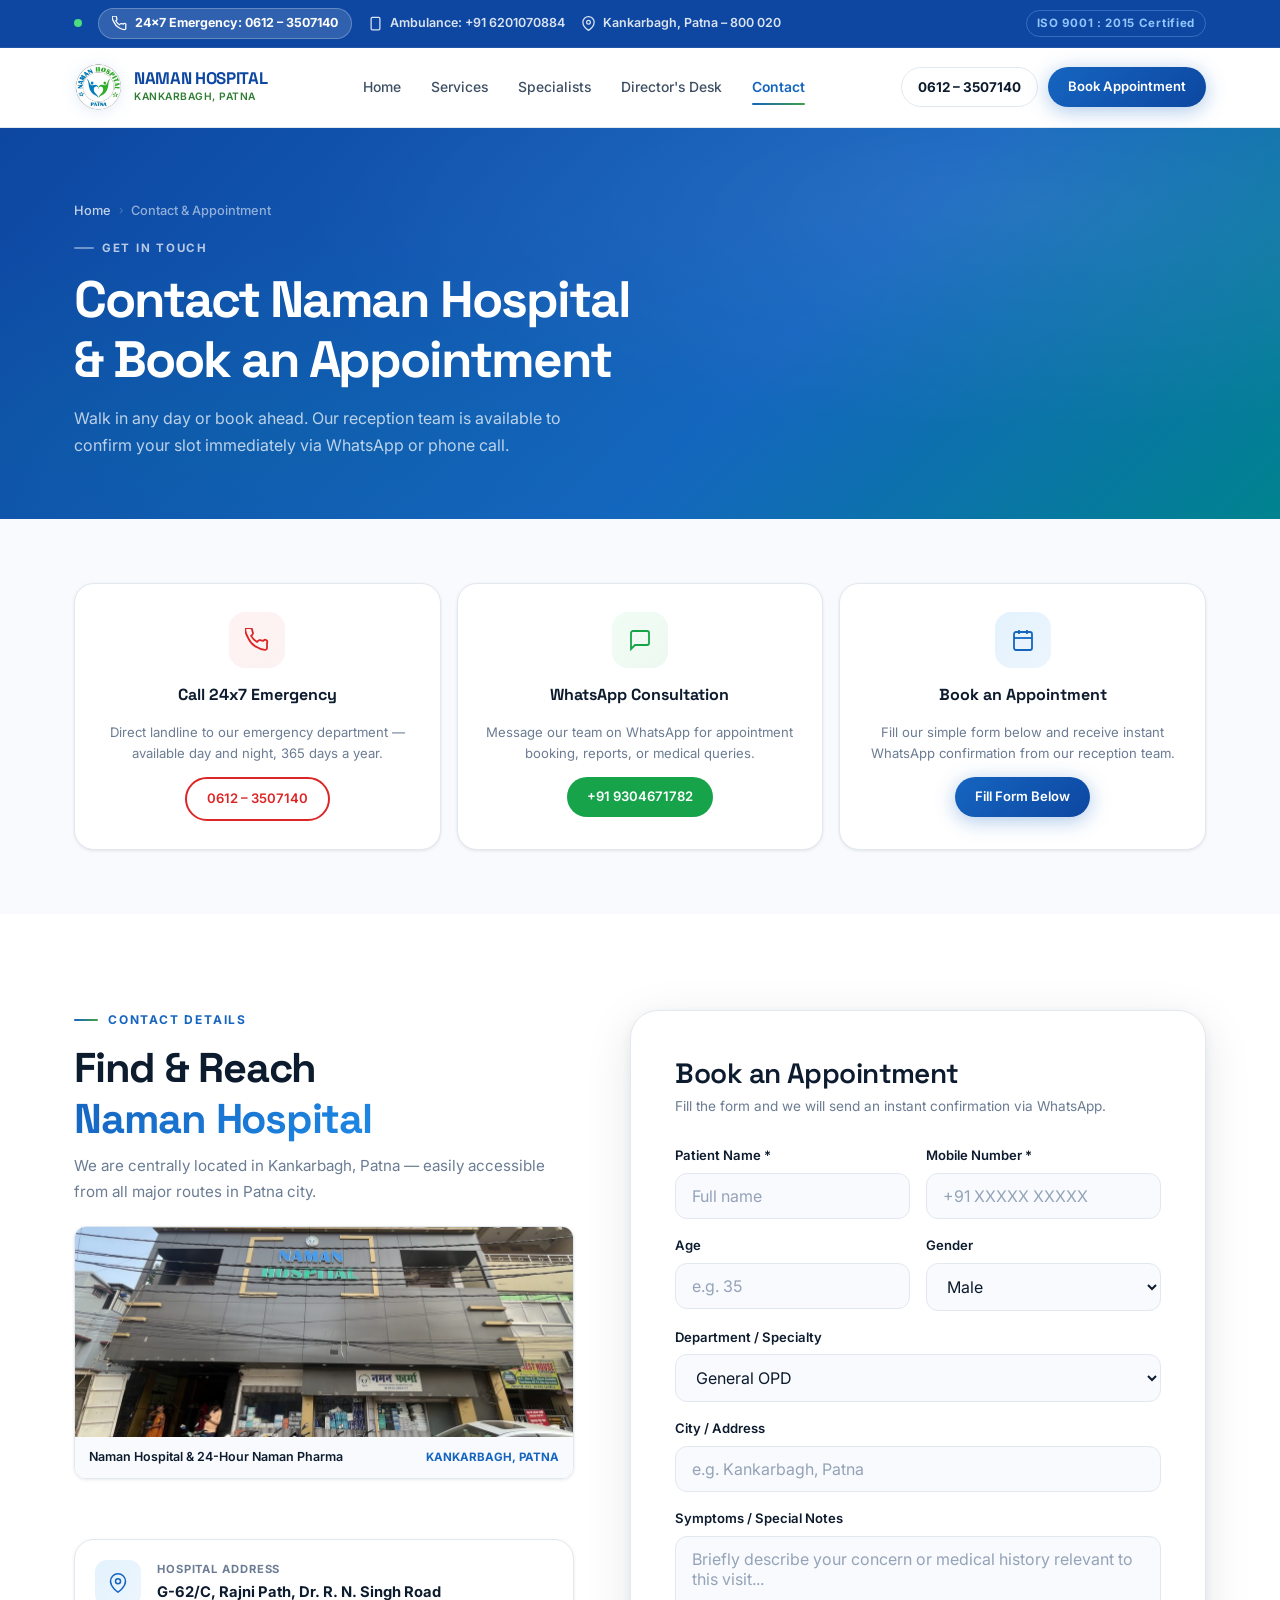
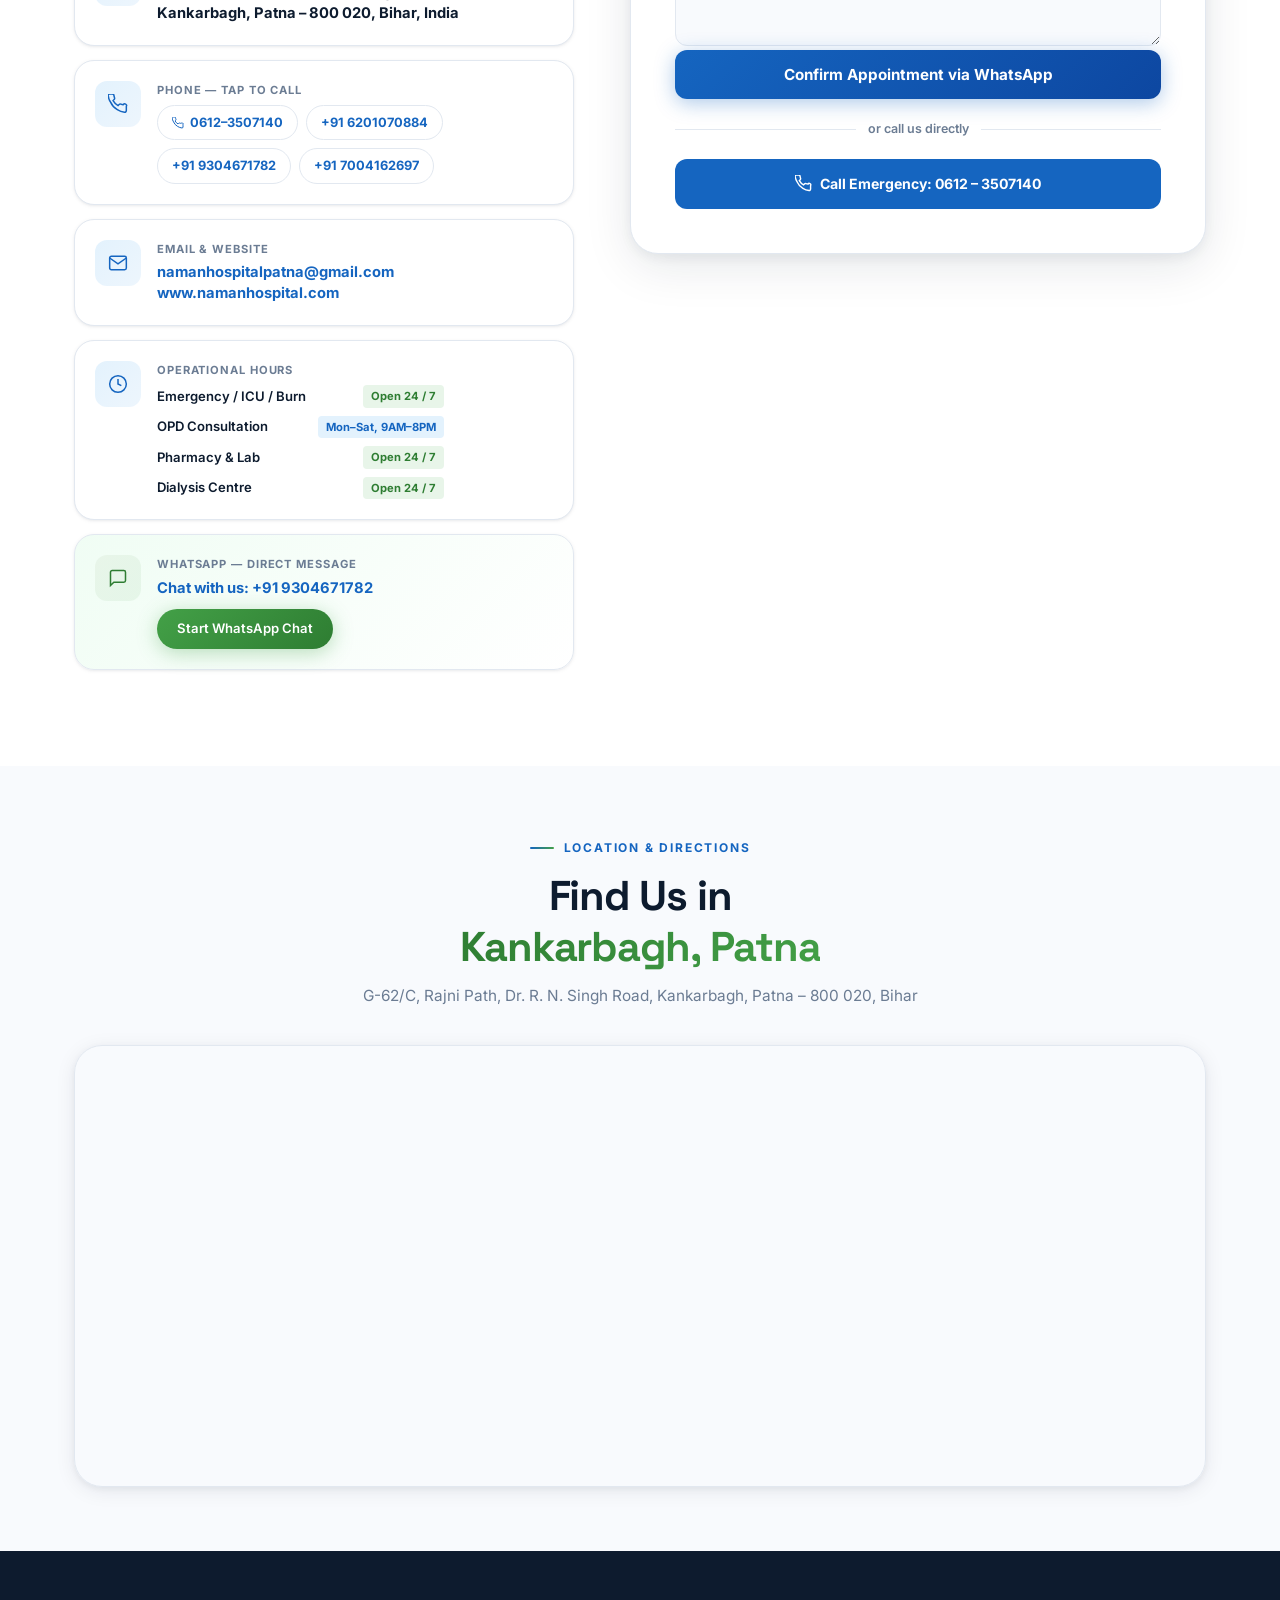
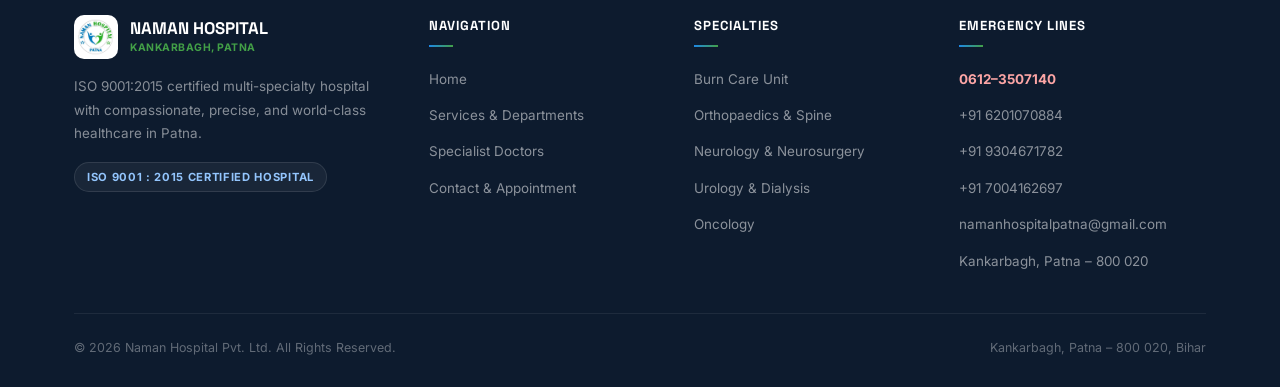
==== commit 52553be9: "Standardize header and emergency bar across all pages" ====
--- a/contact.html
+++ b/contact.html
@@ -137,24 +137,46 @@
 </head>
 <body>
 
-<!-- Emergency Bar -->
+<!-- ======================================================
+     EMERGENCY BAR
+====================================================== -->
 <div class="emergency-bar">
   <div class="container emergency-bar-inner">
     <div class="ebar-group">
       <div class="ebar-dot"></div>
-      <a href="tel:06123507140" class="ebar-emergency">24x7 Emergency: 0612 – 3507140</a>
-      <span class="ebar-item">Ambulance: +91 6201070884</span>
-    </div>
-    <div class="ebar-group"><span class="ebar-iso">ISO 9001 : 2015</span></div>
+      <a href="tel:06123507140" class="ebar-emergency">
+        <svg class="ebar-icon" viewBox="0 0 24 24" fill="none" stroke="currentColor" stroke-width="2">
+          <path d="M22 16.92v3a2 2 0 01-2.18 2 19.79 19.79 0 01-8.63-3.07A19.5 19.5 0 013.07 9.8 19.79 19.79 0 01.1 1.18 2 2 0 012.12 0h3a2 2 0 012 1.72 12.84 12.84 0 00.7 2.81 2 2 0 01-.45 2.11L6.09 7.91a16 16 0 006 6l1.27-1.27a2 2 0 012.11-.45 12.84 12.84 0 002.81.7A2 2 0 0122 14.92z"/>
+        </svg>
+        24x7 Emergency: 0612 – 3507140
+      </a>
+      <a href="tel:6201070884" class="ebar-item">
+        <svg class="ebar-icon" viewBox="0 0 24 24" fill="none" stroke="currentColor" stroke-width="2">
+          <rect x="5" y="2" width="14" height="20" rx="2" ry="2"/><line x1="12" y1="18" x2="12.01" y2="18"/>
+        </svg>
+        Ambulance: +91 6201070884
+      </a>
+      <span class="ebar-item">
+        <svg class="ebar-icon" viewBox="0 0 24 24" fill="none" stroke="currentColor" stroke-width="2">
+          <path d="M21 10c0 7-9 13-9 13s-9-6-9-13a9 9 0 0118 0z"/><circle cx="12" cy="10" r="3"/>
+        </svg>
+        Kankarbagh, Patna – 800 020
+      </span>
+    </div>
+    <div class="ebar-group">
+      <span class="ebar-iso">ISO 9001 : 2015 Certified</span>
+    </div>
   </div>
 </div>
 
-<!-- Navbar -->
+<!-- ======================================================
+     NAVBAR
+====================================================== -->
 <header class="navbar" id="navbar">
   <div class="container nav-inner">
     <a href="index.html" class="nav-logo">
-      <img src="assets/images/logo.png" class="nav-logo-img" alt="Naman Hospital" onerror="this.style.display='none'; this.nextElementSibling.style.display='flex'">
-      <div style="display:none; width:50px; height:50px; border-radius:12px; background:linear-gradient(135deg,#1565C0,#2E7D32); align-items:center; justify-content:center; color:white; font-family:'Space Grotesk',sans-serif; font-weight:800; font-size:1.1rem;">N</div>
+      <img src="assets/images/logo.png" class="nav-logo-img" alt="Naman Hospital Logo" onerror="this.style.display='none'; this.nextElementSibling.style.display='flex'">
+      <div style="display:none; width:52px; height:52px; border-radius:12px; background:linear-gradient(135deg,#1565C0,#2E7D32); align-items:center; justify-content:center; color:white; font-family:'Space Grotesk',sans-serif; font-weight:800; font-size:1.1rem;">N</div>
       <div class="nav-logo-text">
         <span class="nav-logo-name">NAMAN HOSPITAL</span>
         <span class="nav-logo-sub">Kankarbagh, Patna</span>
@@ -164,22 +186,28 @@
       <a href="index.html" class="nav-link">Home</a>
       <a href="services.html" class="nav-link">Services</a>
       <a href="doctors.html" class="nav-link">Specialists</a>
-      <a href="contact.html" class="nav-link">Contact</a>
+      <a href="index.html#director-message" class="nav-link">Director's Desk</a>
+      <a href="contact.html" class="nav-link active">Contact</a>
     </nav>
     <div class="nav-actions">
       <a href="tel:06123507140" class="nav-tel">0612 – 3507140</a>
       <a href="#appointment" class="btn btn-primary btn-sm">Book Appointment</a>
-      <button class="hamburger" id="hamburger" aria-label="Toggle menu"><span></span><span></span><span></span></button>
+      <button class="hamburger" id="hamburger" aria-label="Toggle menu">
+        <span></span><span></span><span></span>
+      </button>
     </div>
   </div>
 </header>
+
+<!-- Mobile Nav -->
 <div class="mobile-menu" id="mobileMenu">
   <a href="index.html" class="mobile-link">Home</a>
   <a href="services.html" class="mobile-link">Services</a>
   <a href="doctors.html" class="mobile-link">Specialists</a>
+  <a href="index.html#director-message" class="mobile-link">Director's Desk</a>
   <a href="contact.html" class="mobile-link active">Contact</a>
   <div class="mobile-cta-group">
-    <a href="tel:06123507140" class="btn btn-white">Call Emergency</a>
+    <a href="tel:06123507140" class="btn btn-white">Call: 0612-3507140</a>
     <a href="#appointment" class="btn btn-green">Book Appointment</a>
   </div>
 </div>
--- a/css/global.css
+++ b/css/global.css
@@ -605,7 +605,7 @@
 
 @media (max-width: 768px) {
   :root { --nav-h: 64px; }
-  .container { padding: 0 18px; }
+  .container { padding: 0 20px; }
   .nav-links, .nav-actions .nav-tel, .nav-actions .btn { display: none; }
   .hamburger { display: flex; }
   .section { padding: 56px 0; }
@@ -633,7 +633,7 @@
 
 @media (max-width: 480px) {
   html { font-size: 15px; }
-  .container { padding: 0 14px; }
+  .container { padding: 0 18px; }
   :root { --nav-h: 60px; }
   .nav-logo-img { width: 40px; height: 40px; }
   .nav-logo-name { font-size: 0.92rem; }
@@ -644,7 +644,7 @@
 }
 
 @media (max-width: 360px) {
-  .container { padding: 0 12px; }
+  .container { padding: 0 16px; }
   .nav-logo-name { font-size: 0.86rem; }
   .nav-logo-img { width: 36px; height: 36px; }
   .ebar-item { display: none; }
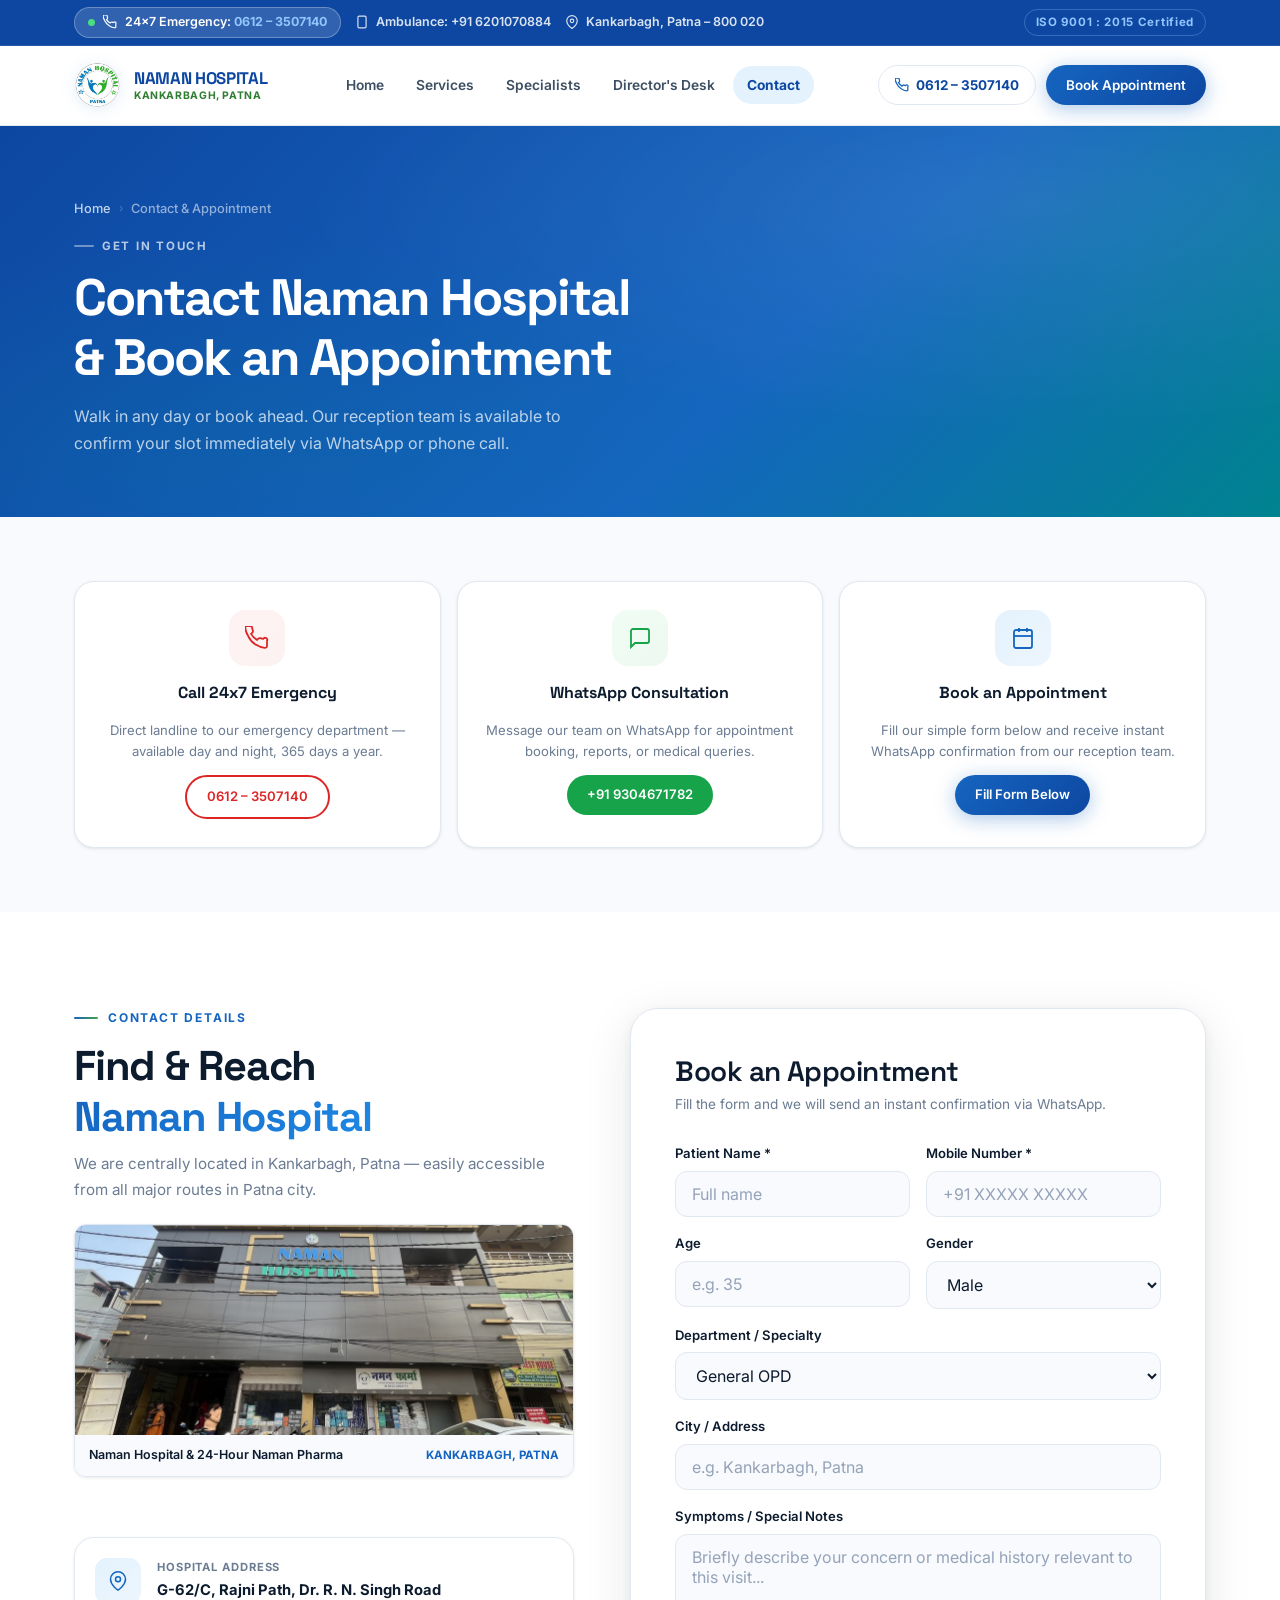
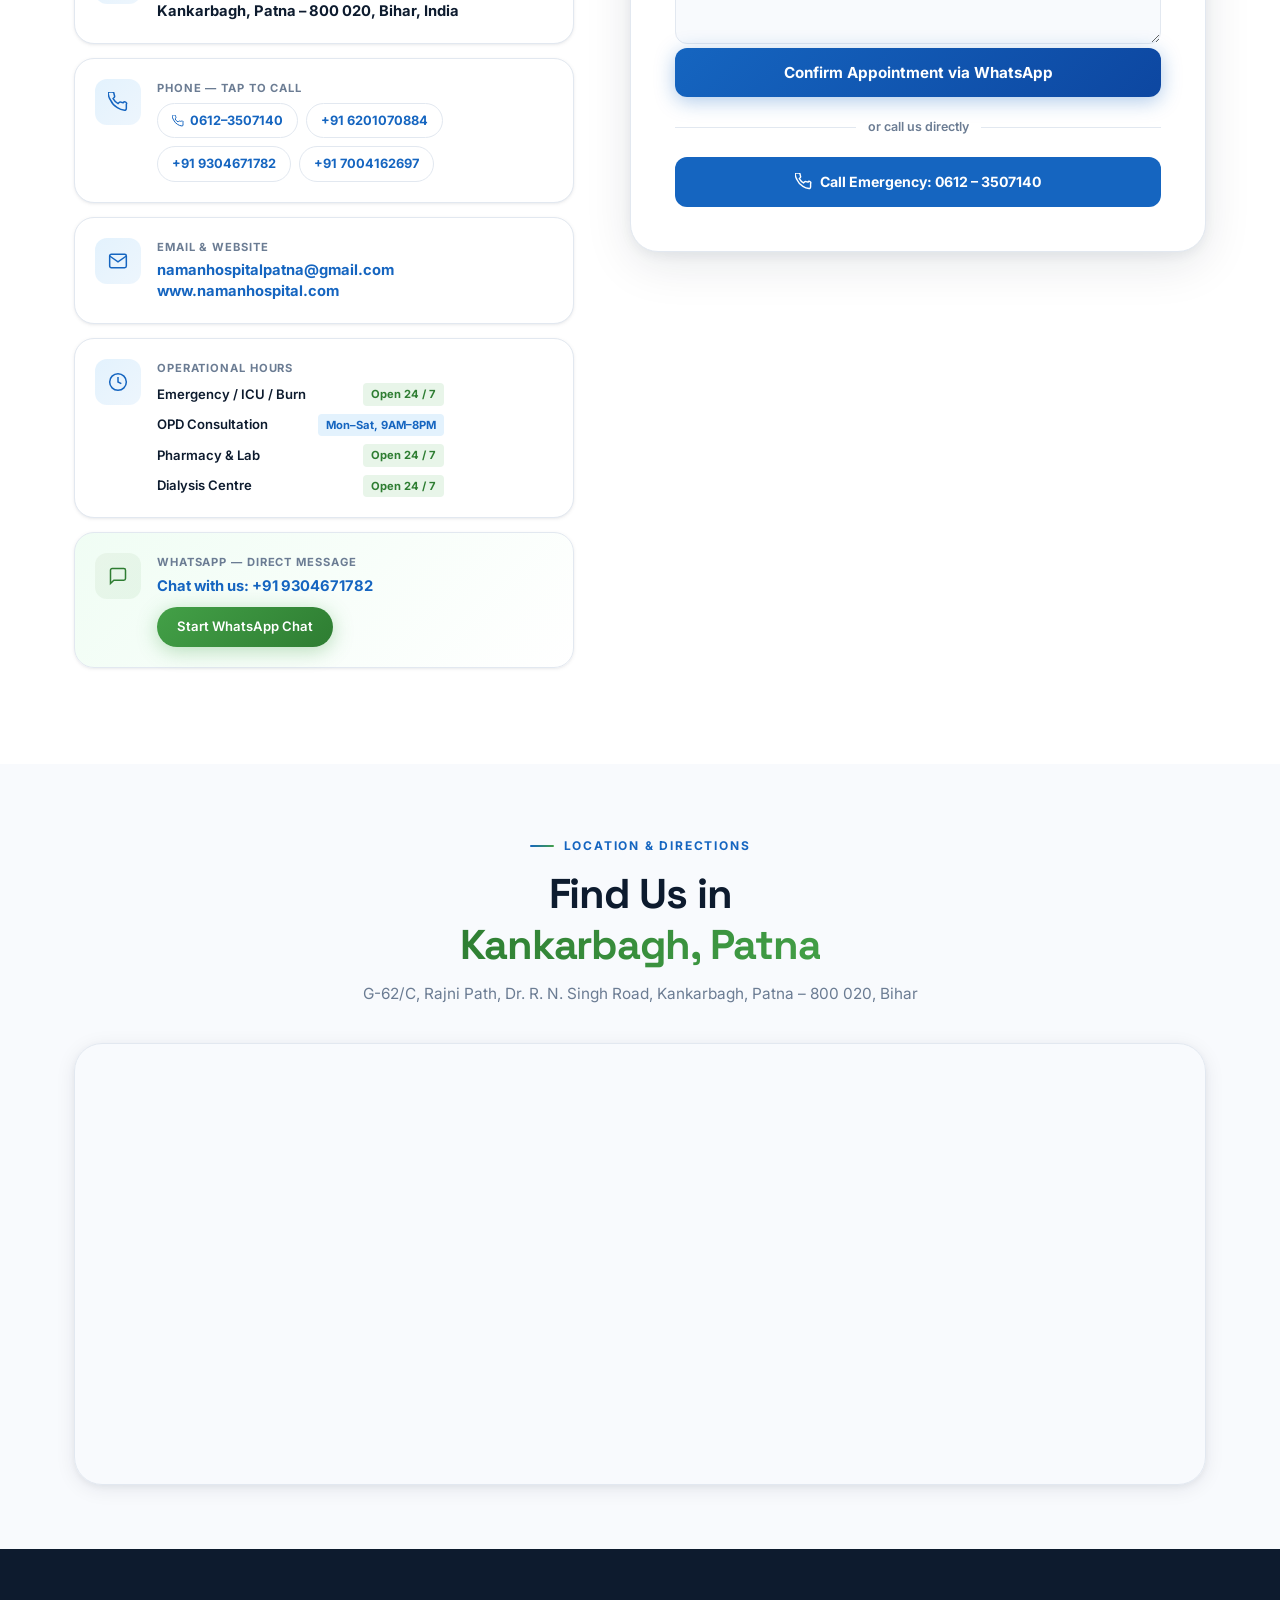
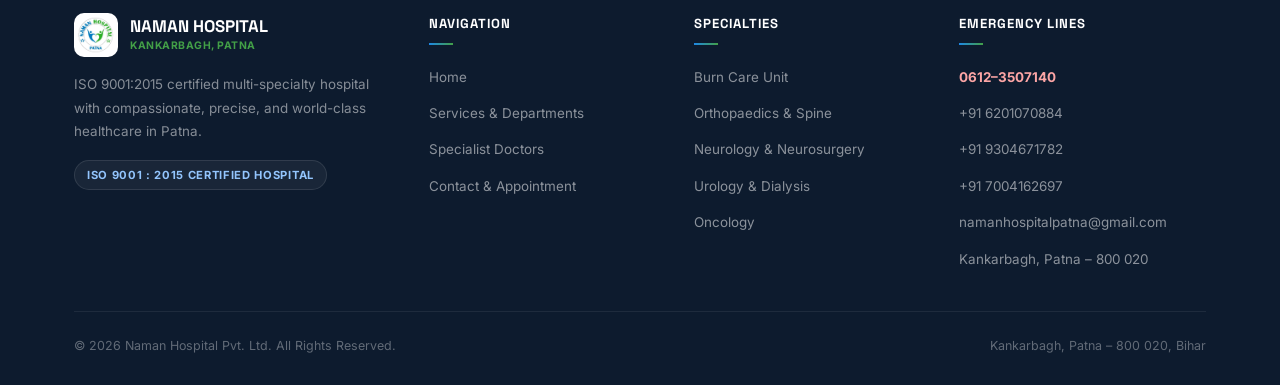
==== commit a3422eae: "Fix header content placement, alignment, responsive tablet breakpoints, and emergency bar across all" ====
--- a/contact.html
+++ b/contact.html
@@ -140,30 +140,30 @@
 <!-- ======================================================
      EMERGENCY BAR
 ====================================================== -->
-<div class="emergency-bar">
+<div class="emergency-bar" id="emergencyBar">
   <div class="container emergency-bar-inner">
-    <div class="ebar-group">
-      <div class="ebar-dot"></div>
+    <div class="ebar-left">
       <a href="tel:06123507140" class="ebar-emergency">
+        <span class="ebar-dot"></span>
         <svg class="ebar-icon" viewBox="0 0 24 24" fill="none" stroke="currentColor" stroke-width="2">
           <path d="M22 16.92v3a2 2 0 01-2.18 2 19.79 19.79 0 01-8.63-3.07A19.5 19.5 0 013.07 9.8 19.79 19.79 0 01.1 1.18 2 2 0 012.12 0h3a2 2 0 012 1.72 12.84 12.84 0 00.7 2.81 2 2 0 01-.45 2.11L6.09 7.91a16 16 0 006 6l1.27-1.27a2 2 0 012.11-.45 12.84 12.84 0 002.81.7A2 2 0 0122 14.92z"/>
         </svg>
-        24x7 Emergency: 0612 – 3507140
-      </a>
-      <a href="tel:6201070884" class="ebar-item">
+        <span>24x7 Emergency: <strong>0612 – 3507140</strong></span>
+      </a>
+      <a href="tel:6201070884" class="ebar-item ebar-item-ambulance">
         <svg class="ebar-icon" viewBox="0 0 24 24" fill="none" stroke="currentColor" stroke-width="2">
           <rect x="5" y="2" width="14" height="20" rx="2" ry="2"/><line x1="12" y1="18" x2="12.01" y2="18"/>
         </svg>
-        Ambulance: +91 6201070884
-      </a>
-      <span class="ebar-item">
+        <span>Ambulance: +91 6201070884</span>
+      </a>
+      <span class="ebar-item ebar-item-location">
         <svg class="ebar-icon" viewBox="0 0 24 24" fill="none" stroke="currentColor" stroke-width="2">
           <path d="M21 10c0 7-9 13-9 13s-9-6-9-13a9 9 0 0118 0z"/><circle cx="12" cy="10" r="3"/>
         </svg>
-        Kankarbagh, Patna – 800 020
+        <span>Kankarbagh, Patna – 800 020</span>
       </span>
     </div>
-    <div class="ebar-group">
+    <div class="ebar-right">
       <span class="ebar-iso">ISO 9001 : 2015 Certified</span>
     </div>
   </div>
@@ -176,7 +176,7 @@
   <div class="container nav-inner">
     <a href="index.html" class="nav-logo">
       <img src="assets/images/logo.png" class="nav-logo-img" alt="Naman Hospital Logo" onerror="this.style.display='none'; this.nextElementSibling.style.display='flex'">
-      <div style="display:none; width:52px; height:52px; border-radius:12px; background:linear-gradient(135deg,#1565C0,#2E7D32); align-items:center; justify-content:center; color:white; font-family:'Space Grotesk',sans-serif; font-weight:800; font-size:1.1rem;">N</div>
+      <div style="display:none; width:48px; height:48px; border-radius:12px; background:linear-gradient(135deg,#1565C0,#2E7D32); align-items:center; justify-content:center; color:white; font-family:'Space Grotesk',sans-serif; font-weight:800; font-size:1.1rem;">N</div>
       <div class="nav-logo-text">
         <span class="nav-logo-name">NAMAN HOSPITAL</span>
         <span class="nav-logo-sub">Kankarbagh, Patna</span>
@@ -190,8 +190,18 @@
       <a href="contact.html" class="nav-link active">Contact</a>
     </nav>
     <div class="nav-actions">
-      <a href="tel:06123507140" class="nav-tel">0612 – 3507140</a>
-      <a href="#appointment" class="btn btn-primary btn-sm">Book Appointment</a>
+      <a href="tel:06123507140" class="nav-tel" title="Call Emergency Hotline">
+        <svg class="nav-tel-icon" viewBox="0 0 24 24" fill="none" stroke="currentColor" stroke-width="2.2">
+          <path d="M22 16.92v3a2 2 0 01-2.18 2 19.79 19.79 0 01-8.63-3.07A19.5 19.5 0 013.07 9.8 19.79 19.79 0 01.1 1.18 2 2 0 012.12 0h3a2 2 0 012 1.72 12.84 12.84 0 00.7 2.81 2 2 0 01-.45 2.11L6.09 7.91a16 16 0 006 6l1.27-1.27a2 2 0 012.11-.45 12.84 12.84 0 002.81.7A2 2 0 0122 14.92z"/>
+        </svg>
+        <span>0612 – 3507140</span>
+      </a>
+      <a href="#appointment" class="btn btn-primary btn-sm nav-cta">Book Appointment</a>
+      <a href="tel:06123507140" class="nav-call-btn" aria-label="Call Hospital 24x7">
+        <svg viewBox="0 0 24 24" fill="none" stroke="currentColor" stroke-width="2.2">
+          <path d="M22 16.92v3a2 2 0 01-2.18 2 19.79 19.79 0 01-8.63-3.07A19.5 19.5 0 013.07 9.8 19.79 19.79 0 01.1 1.18 2 2 0 012.12 0h3a2 2 0 012 1.72 12.84 12.84 0 00.7 2.81 2 2 0 01-.45 2.11L6.09 7.91a16 16 0 006 6l1.27-1.27a2 2 0 012.11-.45 12.84 12.84 0 002.81.7A2 2 0 0122 14.92z"/>
+        </svg>
+      </a>
       <button class="hamburger" id="hamburger" aria-label="Toggle menu">
         <span></span><span></span><span></span>
       </button>
@@ -201,14 +211,43 @@
 
 <!-- Mobile Nav -->
 <div class="mobile-menu" id="mobileMenu">
-  <a href="index.html" class="mobile-link">Home</a>
-  <a href="services.html" class="mobile-link">Services</a>
-  <a href="doctors.html" class="mobile-link">Specialists</a>
-  <a href="index.html#director-message" class="mobile-link">Director's Desk</a>
-  <a href="contact.html" class="mobile-link active">Contact</a>
+  <div class="mobile-menu-header">
+    <div class="mobile-menu-brand">
+      <span class="mobile-brand-title">NAMAN HOSPITAL</span>
+      <span class="mobile-brand-sub">Kankarbagh, Patna</span>
+    </div>
+  </div>
+  <nav class="mobile-nav-list">
+    <a href="index.html" class="mobile-link">
+      <span>Home</span>
+      <svg width="18" height="18" viewBox="0 0 24 24" fill="none" stroke="currentColor" stroke-width="2"><polyline points="9 18 15 12 9 6"/></svg>
+    </a>
+    <a href="services.html" class="mobile-link">
+      <span>Services & Specialties</span>
+      <svg width="18" height="18" viewBox="0 0 24 24" fill="none" stroke="currentColor" stroke-width="2"><polyline points="9 18 15 12 9 6"/></svg>
+    </a>
+    <a href="doctors.html" class="mobile-link">
+      <span>Our Specialists</span>
+      <svg width="18" height="18" viewBox="0 0 24 24" fill="none" stroke="currentColor" stroke-width="2"><polyline points="9 18 15 12 9 6"/></svg>
+    </a>
+    <a href="index.html#director-message" class="mobile-link">
+      <span>Director's Desk</span>
+      <svg width="18" height="18" viewBox="0 0 24 24" fill="none" stroke="currentColor" stroke-width="2"><polyline points="9 18 15 12 9 6"/></svg>
+    </a>
+    <a href="contact.html" class="mobile-link active">
+      <span>Emergency & Contact</span>
+      <svg width="18" height="18" viewBox="0 0 24 24" fill="none" stroke="currentColor" stroke-width="2"><polyline points="9 18 15 12 9 6"/></svg>
+    </a>
+  </nav>
   <div class="mobile-cta-group">
-    <a href="tel:06123507140" class="btn btn-white">Call: 0612-3507140</a>
-    <a href="#appointment" class="btn btn-green">Book Appointment</a>
+    <a href="tel:06123507140" class="btn btn-white">
+      <svg width="16" height="16" viewBox="0 0 24 24" fill="none" stroke="currentColor" stroke-width="2.2"><path d="M22 16.92v3a2 2 0 01-2.18 2 19.79 19.79 0 01-8.63-3.07A19.5 19.5 0 013.07 9.8 19.79 19.79 0 01.1 1.18 2 2 0 012.12 0h3a2 2 0 012 1.72 12.84 12.84 0 00.7 2.81 2 2 0 01-.45 2.11L6.09 7.91a16 16 0 006 6l1.27-1.27a2 2 0 012.11-.45 12.84 12.84 0 002.81.7A2 2 0 0122 14.92z"/></svg>
+      Call: 0612 – 3507140
+    </a>
+    <a href="#appointment" class="btn btn-green">
+      <svg width="16" height="16" viewBox="0 0 24 24" fill="none" stroke="currentColor" stroke-width="2"><rect x="3" y="4" width="18" height="18" rx="2" ry="2"/><line x1="16" y1="2" x2="16" y2="6"/><line x1="8" y1="2" x2="8" y2="6"/><line x1="3" y1="10" x2="21" y2="10"/></svg>
+      Book Appointment
+    </a>
   </div>
 </div>
 
--- a/css/global.css
+++ b/css/global.css
@@ -197,29 +197,42 @@
 /* ---- Emergency Banner ---- */
 .emergency-bar {
   background: var(--blue-deep);
-  padding: 8px 0;
-  border-bottom: 1px solid rgba(255,255,255,0.08);
+  padding: 7px 0;
+  border-bottom: 1px solid rgba(255,255,255,0.1);
   z-index: 200; position: relative;
+  font-family: 'Inter', sans-serif;
 }
 .emergency-bar-inner {
-  display: flex; align-items: center; justify-content: space-between; gap: 14px; flex-wrap: wrap;
-}
-.ebar-group { display: flex; align-items: center; gap: 16px; flex-wrap: wrap; }
+  display: flex; align-items: center; justify-content: space-between; gap: 14px;
+}
+.ebar-left {
+  display: flex; align-items: center; gap: 14px; flex-wrap: nowrap;
+}
+.ebar-right {
+  display: flex; align-items: center; gap: 10px; flex-shrink: 0;
+}
+.ebar-group { display: flex; align-items: center; gap: 14px; }
 .ebar-item {
-  display: flex; align-items: center; gap: 7px;
+  display: inline-flex; align-items: center; gap: 7px;
   font-size: 0.78rem; font-weight: 600; color: rgba(255,255,255,0.85);
-}
-.ebar-icon { width: 15px; height: 15px; flex-shrink: 0; }
+  white-space: nowrap; transition: color 0.2s;
+}
+.ebar-item:hover { color: var(--white); }
+.ebar-icon { width: 14px; height: 14px; flex-shrink: 0; }
 .ebar-emergency {
-  display: flex; align-items: center; gap: 8px;
-  background: rgba(255,255,255,0.14); border: 1px solid rgba(255,255,255,0.25);
+  display: inline-flex; align-items: center; gap: 8px;
+  background: rgba(255,255,255,0.15); border: 1px solid rgba(255,255,255,0.28);
   padding: 4px 13px; border-radius: var(--r-full);
-  font-size: 0.78rem; font-weight: 700; color: var(--white);
-  transition: background 0.2s; white-space: nowrap;
-}
-.ebar-emergency:hover { background: rgba(255,255,255,0.22); }
+  font-size: 0.78rem; font-weight: 600; color: var(--white);
+  transition: all 0.2s; white-space: nowrap;
+}
+.ebar-emergency:hover {
+  background: rgba(255,255,255,0.24);
+  box-shadow: 0 0 14px rgba(255,255,255,0.18);
+}
+.ebar-emergency strong { font-weight: 700; color: #93C5FD; }
 .ebar-dot {
-  width: 8px; height: 8px; border-radius: 50%;
+  width: 7px; height: 7px; border-radius: 50%;
   background: #4ADE80;
   box-shadow: 0 0 0 0 rgba(74,222,128,0.7);
   animation: ping 2s infinite; flex-shrink: 0;
@@ -233,7 +246,7 @@
   font-size: 0.72rem; font-weight: 700; letter-spacing: 0.06em;
   color: #93C5FD;
   border: 1px solid rgba(147,197,253,0.3);
-  padding: 3px 10px; border-radius: var(--r-full);
+  padding: 3px 11px; border-radius: var(--r-full);
   white-space: nowrap;
 }
 
@@ -241,20 +254,30 @@
 .navbar {
   position: sticky; top: 0; z-index: 100;
   height: var(--nav-h);
-  background: rgba(255,255,255,0.96);
+  background: rgba(255,255,255,0.98);
   backdrop-filter: blur(20px) saturate(180%);
   -webkit-backdrop-filter: blur(20px) saturate(180%);
   border-bottom: 1px solid var(--border);
-  transition: box-shadow 0.3s var(--ease-out);
+  transition: box-shadow 0.3s var(--ease-out), background 0.3s;
 }
 .navbar.scrolled { box-shadow: var(--sh-md); }
 .nav-inner {
-  height: 100%; display: flex; align-items: center; justify-content: space-between; gap: 16px;
-}
-.nav-logo { display: flex; align-items: center; gap: 10px; flex-shrink: 0; }
+  height: 100%;
+  display: flex;
+  align-items: center;
+  justify-content: space-between;
+  gap: 16px;
+}
+.nav-logo {
+  display: inline-flex;
+  align-items: center;
+  gap: 12px;
+  flex-shrink: 0;
+  text-decoration: none;
+}
 .nav-logo-img {
-  width: 50px;
-  height: 50px;
+  width: 48px;
+  height: 48px;
   object-fit: contain;
   mix-blend-mode: multiply;
   filter: drop-shadow(0 2px 8px rgba(21, 101, 192, 0.12));
@@ -264,41 +287,135 @@
 .nav-logo:hover .nav-logo-img {
   transform: scale(1.05);
 }
-.nav-logo-text { display: flex; flex-direction: column; }
+.nav-logo-text {
+  display: flex;
+  flex-direction: column;
+  justify-content: center;
+  gap: 1px;
+}
 .nav-logo-name {
   font-family: 'Space Grotesk', sans-serif;
-  font-size: 1.05rem; font-weight: 700; color: var(--blue-deep);
-  line-height: 1.1; letter-spacing: -0.02em; white-space: nowrap;
-}
-.nav-logo-sub { font-size: 0.64rem; font-weight: 600; color: var(--green-mid); text-transform: uppercase; letter-spacing: 0.05em; white-space: nowrap; }
-.nav-links { display: flex; align-items: center; gap: 2px; }
+  font-size: 1.05rem;
+  font-weight: 700;
+  color: var(--blue-deep);
+  line-height: 1.15;
+  letter-spacing: -0.02em;
+  white-space: nowrap;
+}
+.nav-logo-sub {
+  font-size: 0.65rem;
+  font-weight: 700;
+  color: var(--green-mid);
+  text-transform: uppercase;
+  letter-spacing: 0.06em;
+  line-height: 1.1;
+  white-space: nowrap;
+}
+.nav-links {
+  display: flex;
+  align-items: center;
+  gap: 4px;
+  margin: 0 auto;
+}
 .nav-link {
-  padding: 8px 14px; border-radius: var(--r-sm);
-  font-size: 0.87rem; font-weight: 500; color: var(--text-body);
-  transition: all 0.18s; position: relative; white-space: nowrap;
-}
-.nav-link:hover { color: var(--blue-mid); background: var(--blue-light); }
-.nav-link.active { color: var(--blue-mid); font-weight: 600; }
-.nav-link.active::after {
-  content: ''; position: absolute; bottom: 2px; left: 14px; right: 14px;
-  height: 2px; background: linear-gradient(90deg, var(--blue-mid), var(--green-bright));
+  display: inline-flex;
+  align-items: center;
+  padding: 8px 14px;
+  border-radius: var(--r-full);
+  font-size: 0.86rem;
+  font-weight: 600;
+  color: var(--text-body);
+  transition: all 0.2s var(--ease-out);
+  position: relative;
+  white-space: nowrap;
+}
+.nav-link:hover {
+  color: var(--blue-mid);
+  background: var(--blue-light);
+}
+.nav-link.active {
+  color: var(--blue-deep);
+  background: var(--blue-light);
+  font-weight: 700;
+}
+.nav-actions {
+  display: flex;
+  align-items: center;
+  gap: 10px;
+  flex-shrink: 0;
+}
+.nav-tel {
+  display: inline-flex;
+  align-items: center;
+  gap: 7px;
+  font-size: 0.84rem;
+  font-weight: 700;
+  color: var(--blue-deep);
+  padding: 8px 16px;
+  border-radius: var(--r-full);
+  border: 1.5px solid var(--border);
+  background: var(--white);
+  transition: all 0.2s var(--ease-out);
+  white-space: nowrap;
+}
+.nav-tel:hover {
+  border-color: var(--blue-mid);
+  color: var(--blue-mid);
+  background: var(--blue-light);
+  transform: translateY(-1px);
+}
+.nav-tel-icon {
+  width: 14px; height: 14px;
+  color: var(--blue-mid);
+  flex-shrink: 0;
+}
+.nav-actions .btn {
+  padding: 9px 20px;
+  font-size: 0.84rem;
+  white-space: nowrap;
+}
+.nav-call-btn {
+  display: none;
+  width: 40px;
+  height: 40px;
+  border-radius: var(--r-full);
+  background: var(--blue-light);
+  color: var(--blue-mid);
+  align-items: center;
+  justify-content: center;
+  border: 1.5px solid rgba(21,101,192,0.18);
+  transition: all 0.2s;
+  flex-shrink: 0;
+}
+.nav-call-btn svg { width: 17px; height: 17px; }
+.nav-call-btn:hover, .nav-call-btn:active {
+  background: var(--blue-mid);
+  color: var(--white);
+}
+.hamburger {
+  display: none;
+  flex-direction: column;
+  gap: 5px;
+  padding: 8px;
+  cursor: pointer;
+  width: 42px;
+  height: 42px;
+  border-radius: var(--r-sm);
+  align-items: center;
+  justify-content: center;
+  background: transparent;
+  transition: background 0.2s;
+  flex-shrink: 0;
+}
+.hamburger:hover {
+  background: var(--blue-light);
+}
+.hamburger span {
+  display: block;
+  width: 22px;
+  height: 2px;
+  background: var(--text-dark);
   border-radius: 2px;
-}
-.nav-actions { display: flex; align-items: center; gap: 10px; }
-.nav-tel {
-  font-size: 0.84rem; font-weight: 700; color: var(--text-dark);
-  padding: 8px 16px; border-radius: var(--r-full);
-  border: 1.5px solid var(--border); transition: all 0.2s; white-space: nowrap;
-}
-.nav-tel:hover { border-color: var(--blue-mid); color: var(--blue-mid); }
-.hamburger {
-  display: none; flex-direction: column; gap: 5px;
-  padding: 10px; cursor: pointer; min-width: 44px; min-height: 44px;
-  align-items: center; justify-content: center;
-}
-.hamburger span {
-  display: block; width: 22px; height: 2px;
-  background: var(--text-dark); border-radius: 2px;
   transition: all 0.25s var(--ease-out);
 }
 .hamburger.open span:nth-child(1) { transform: translateY(7px) rotate(45deg); }
@@ -307,30 +424,86 @@
 
 /* Mobile Nav Overlay */
 .mobile-menu {
-  display: none; position: fixed; inset: 0; z-index: 999;
-  background: rgba(13,27,46,0.98); backdrop-filter: blur(20px);
-  -webkit-backdrop-filter: blur(20px);
-  flex-direction: column; align-items: flex-start; justify-content: flex-start;
-  padding: calc(var(--nav-h) + 20px) 24px 40px;
-  gap: 4px;
+  display: none;
+  position: fixed;
+  inset: 0;
+  z-index: 999;
+  background: rgba(10, 25, 47, 0.98);
+  backdrop-filter: blur(24px);
+  -webkit-backdrop-filter: blur(24px);
+  flex-direction: column;
+  justify-content: space-between;
+  padding: calc(var(--nav-h) + 16px) 24px 36px;
   overflow-y: auto;
   -webkit-overflow-scrolling: touch;
+  animation: fadeIn 0.25s ease-out;
+}
+@keyframes fadeIn {
+  from { opacity: 0; transform: translateY(-6px); }
+  to { opacity: 1; transform: translateY(0); }
 }
 .mobile-menu.open { display: flex; }
+.mobile-menu-header {
+  padding-bottom: 12px;
+  border-bottom: 1px solid rgba(255,255,255,0.08);
+  margin-bottom: 12px;
+}
+.mobile-brand-title {
+  font-family: 'Space Grotesk', sans-serif;
+  font-size: 1.05rem;
+  font-weight: 700;
+  color: var(--white);
+  display: block;
+}
+.mobile-brand-sub {
+  font-size: 0.65rem;
+  font-weight: 600;
+  color: #4ADE80;
+  text-transform: uppercase;
+  letter-spacing: 0.06em;
+  display: block;
+}
+.mobile-nav-list {
+  display: flex;
+  flex-direction: column;
+  width: 100%;
+}
 .mobile-link {
   font-family: 'Space Grotesk', sans-serif;
-  font-size: clamp(1.15rem, 4vw + 0.4rem, 1.55rem);
-  font-weight: 700; color: rgba(255,255,255,0.85);
-  padding: 12px 0; border-bottom: 1px solid rgba(255,255,255,0.08);
-  width: 100%; transition: color 0.2s;
-  display: flex; align-items: center; justify-content: space-between;
-}
-.mobile-link:hover, .mobile-link.active { color: #93C5FD; }
+  font-size: 1.15rem;
+  font-weight: 600;
+  color: rgba(255,255,255,0.85);
+  padding: 14px 0;
+  border-bottom: 1px solid rgba(255,255,255,0.07);
+  width: 100%;
+  transition: color 0.2s, padding-left 0.2s;
+  display: flex;
+  align-items: center;
+  justify-content: space-between;
+}
+.mobile-link svg {
+  color: rgba(255,255,255,0.4);
+  transition: transform 0.2s, color 0.2s;
+}
+.mobile-link:hover, .mobile-link.active {
+  color: #93C5FD;
+  padding-left: 6px;
+}
+.mobile-link:hover svg, .mobile-link.active svg {
+  color: #93C5FD;
+  transform: translateX(3px);
+}
 .mobile-cta-group {
-  display: flex; flex-direction: column; gap: 10px;
-  width: 100%; margin-top: 24px;
-}
-.mobile-cta-group .btn { width: 100%; }
+  display: flex;
+  flex-direction: column;
+  gap: 12px;
+  width: 100%;
+  margin-top: 24px;
+}
+.mobile-cta-group .btn {
+  width: 100%;
+  padding: 14px 20px;
+}
 
 /* ---- Page Hero (Reusable Inner Page Hero) ---- */
 .page-hero {
@@ -597,7 +770,22 @@
 /* =========================================================
    RESPONSIVE BREAKPOINTS
    ========================================================= */
-@media (max-width: 1024px) {
+@media (max-width: 1140px) {
+  .nav-inner { gap: 12px; }
+  .nav-link { padding: 6px 10px; font-size: 0.82rem; }
+  .nav-tel { padding: 7px 12px; font-size: 0.80rem; }
+  .nav-actions .btn { padding: 8px 16px; font-size: 0.82rem; }
+  .ebar-item-location { display: none; }
+}
+
+@media (max-width: 992px) {
+  :root { --nav-h: 68px; }
+  .nav-links, .nav-actions .nav-tel, .nav-actions .btn { display: none; }
+  .hamburger { display: flex; }
+  .nav-call-btn { display: inline-flex; }
+  .emergency-bar-inner { justify-content: center; }
+  .ebar-right { display: none; }
+  .ebar-left { justify-content: center; width: 100%; gap: 12px; }
   .footer-grid { grid-template-columns: 1fr 1fr; gap: 36px; }
   .section { padding: 76px 0; }
   .section-sm { padding: 52px 0; }
@@ -606,8 +794,6 @@
 @media (max-width: 768px) {
   :root { --nav-h: 64px; }
   .container { padding: 0 20px; }
-  .nav-links, .nav-actions .nav-tel, .nav-actions .btn { display: none; }
-  .hamburger { display: flex; }
   .section { padding: 56px 0; }
   .section-sm { padding: 38px 0; }
   .footer-grid { grid-template-columns: 1fr; gap: 28px; }
@@ -618,34 +804,36 @@
   body {
     padding-bottom: max(78px, calc(70px + env(safe-area-inset-bottom, 0px)));
   }
-  .emergency-bar .ebar-group:last-child { display: none; }
   .page-hero { padding: 52px 0 44px; }
 }
 
 @media (max-width: 540px) {
   .emergency-bar { padding: 6px 0; }
-  .emergency-bar-inner { justify-content: center; gap: 8px; }
-  .ebar-group { gap: 8px; justify-content: center; width: 100%; }
-  .ebar-emergency { font-size: 0.73rem; padding: 3px 10px; }
-  .ebar-item { font-size: 0.72rem; }
-  .ebar-item:last-child { display: none; }
+  .emergency-bar-inner { justify-content: center; }
+  .ebar-left { gap: 8px; justify-content: center; }
+  .ebar-emergency { font-size: 0.74rem; padding: 3.5px 10px; }
+  .ebar-item-ambulance { display: none; }
 }
 
 @media (max-width: 480px) {
   html { font-size: 15px; }
   .container { padding: 0 18px; }
   :root { --nav-h: 60px; }
-  .nav-logo-img { width: 40px; height: 40px; }
-  .nav-logo-name { font-size: 0.92rem; }
-  .nav-logo-sub { font-size: 0.56rem; }
+  .nav-logo-img { width: 38px; height: 38px; }
+  .nav-logo-name { font-size: 0.88rem; }
+  .nav-logo-sub { font-size: 0.54rem; }
   .nav-inner { gap: 8px; }
   .footer { padding: 48px 0 24px; }
   .footer-bottom { flex-direction: column; text-align: center; gap: 6px; }
 }
 
 @media (max-width: 360px) {
-  .container { padding: 0 16px; }
-  .nav-logo-name { font-size: 0.86rem; }
-  .nav-logo-img { width: 36px; height: 36px; }
-  .ebar-item { display: none; }
-}
+  .container { padding: 0 14px; }
+  :root { --nav-h: 56px; }
+  .nav-logo-img { width: 32px; height: 32px; }
+  .nav-logo-name { font-size: 0.80rem; }
+  .nav-logo-sub { font-size: 0.48rem; }
+  .ebar-emergency { font-size: 0.69rem; padding: 3px 8px; }
+  .nav-call-btn { width: 36px; height: 36px; }
+  .hamburger { width: 36px; height: 36px; }
+}
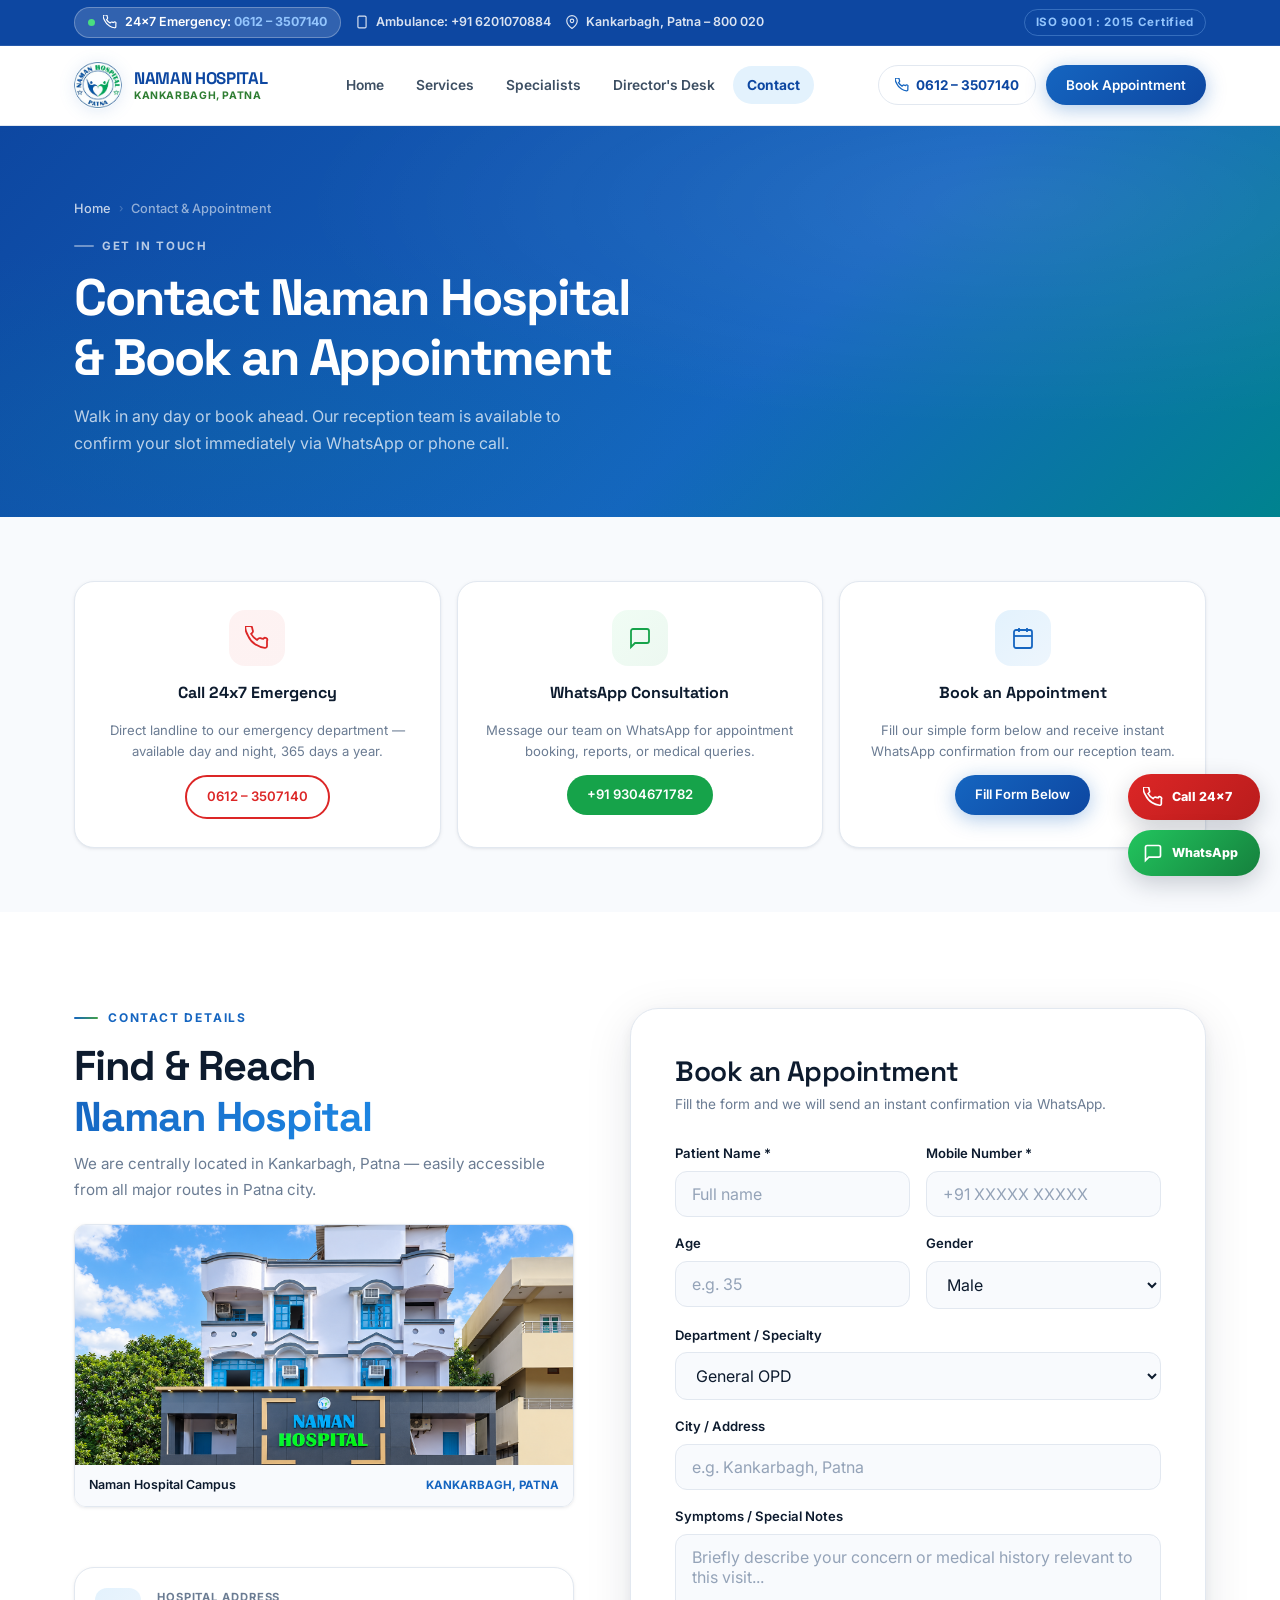
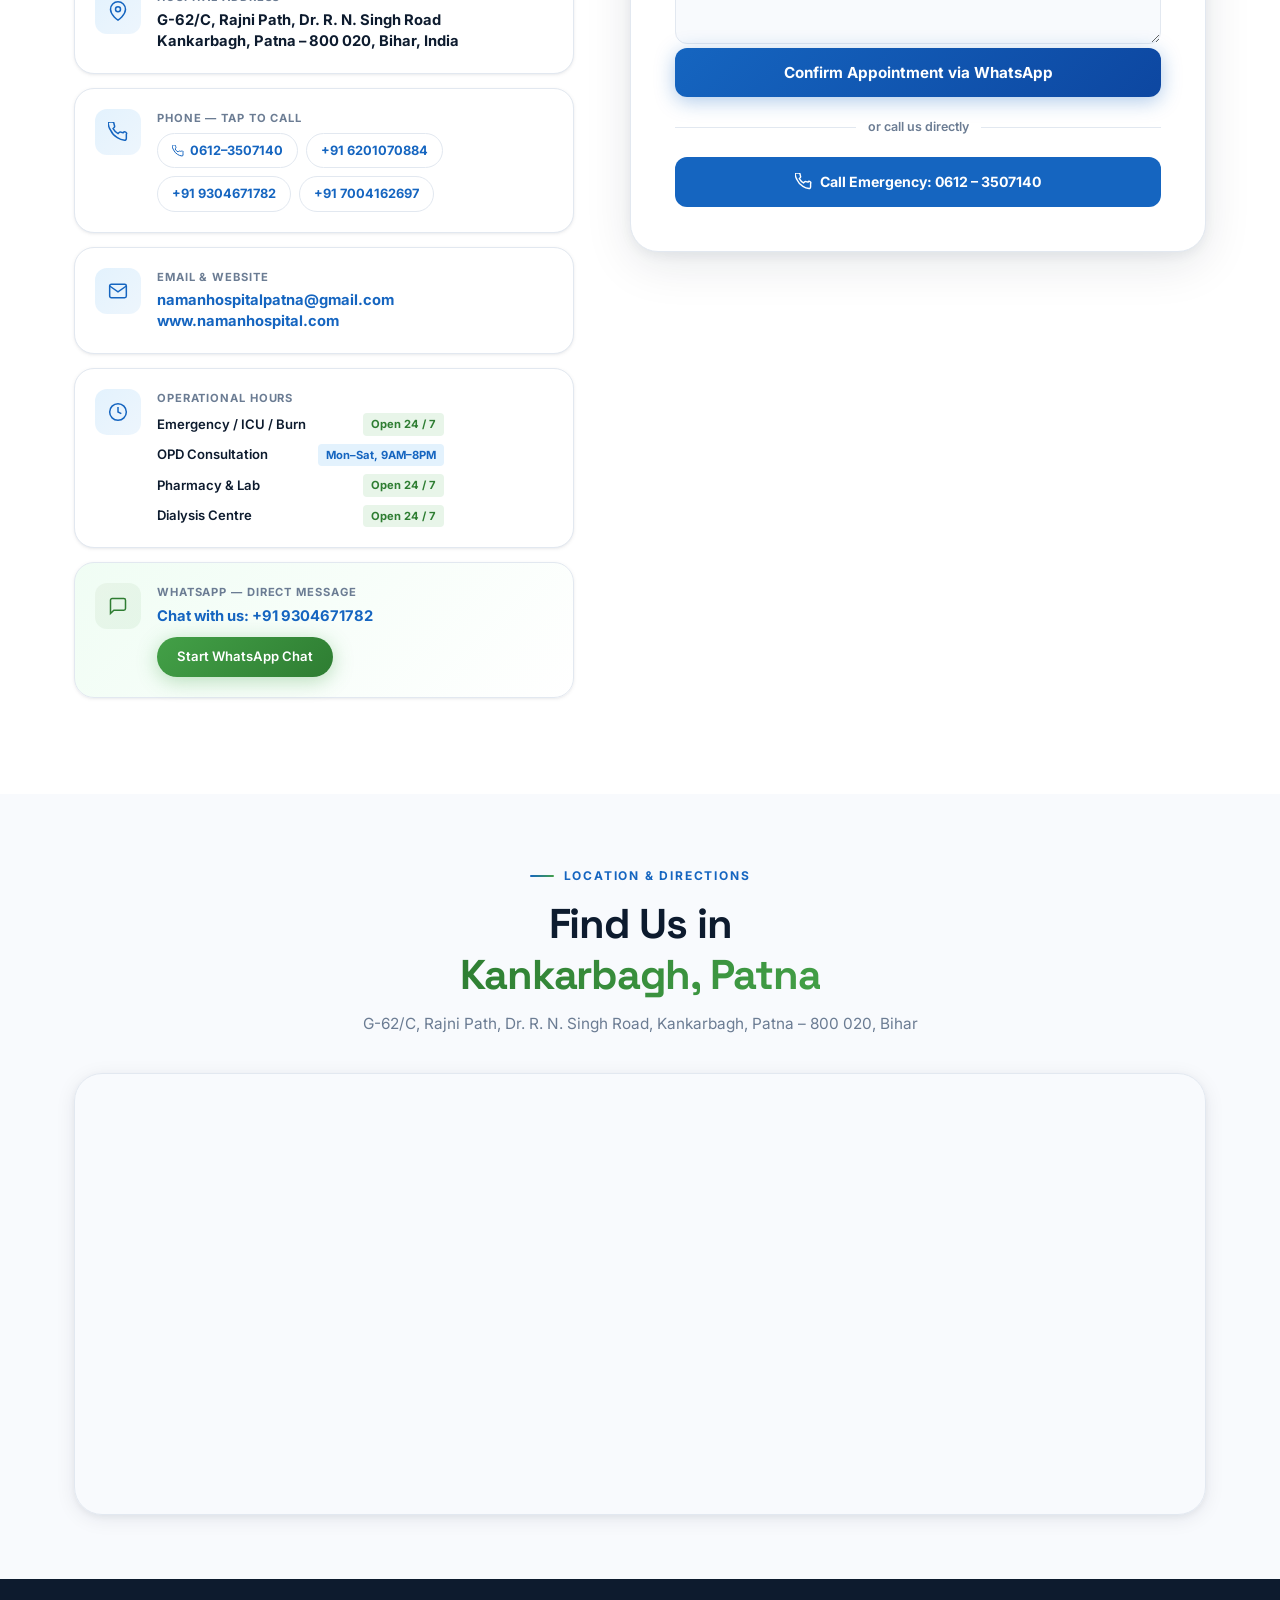
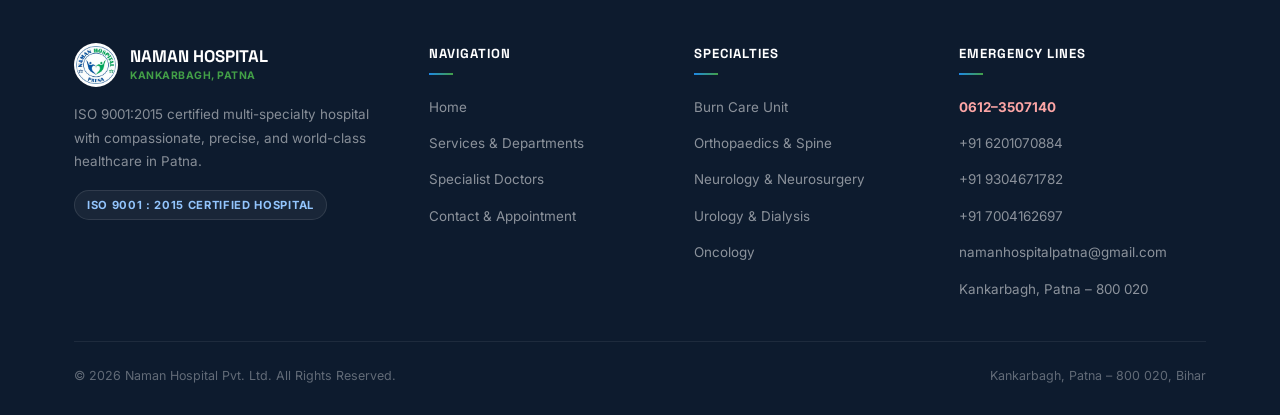
==== commit ed9fe172: "Refresh hospital branding and specialist visuals" ====
--- a/contact.html
+++ b/contact.html
@@ -5,7 +5,7 @@
   <meta name="viewport" content="width=device-width, initial-scale=1.0">
   <title>Contact &amp; Appointment — Naman Hospital Patna</title>
   <meta name="description" content="Contact Naman Hospital in Kankarbagh, Patna. Book an appointment, find our location, call our 24x7 emergency line, or reach us via WhatsApp.">
-  <link rel="icon" type="image/png" href="assets/images/logo.png">
+  <link rel="icon" type="image/jpeg" href="assets/images/newimages/nama-new-logo.jpeg">
   <link rel="preconnect" href="https://fonts.googleapis.com">
   <link rel="preconnect" href="https://fonts.gstatic.com" crossorigin>
   <link href="https://fonts.googleapis.com/css2?family=Space+Grotesk:wght@300;400;500;600;700&family=Inter:wght@300;400;500;600;700;800&display=swap" rel="stylesheet">
@@ -175,7 +175,7 @@
 <header class="navbar" id="navbar">
   <div class="container nav-inner">
     <a href="index.html" class="nav-logo">
-      <img src="assets/images/logo.png" class="nav-logo-img" alt="Naman Hospital Logo" onerror="this.style.display='none'; this.nextElementSibling.style.display='flex'">
+      <img src="assets/images/newimages/nama-new-logo.jpeg" class="nav-logo-img" alt="Naman Hospital logo" onerror="this.style.display='none'; this.nextElementSibling.style.display='flex'">
       <div style="display:none; width:48px; height:48px; border-radius:12px; background:linear-gradient(135deg,#1565C0,#2E7D32); align-items:center; justify-content:center; color:white; font-family:'Space Grotesk',sans-serif; font-weight:800; font-size:1.1rem;">N</div>
       <div class="nav-logo-text">
         <span class="nav-logo-name">NAMAN HOSPITAL</span>
@@ -312,9 +312,9 @@
         <p style="font-size:0.95rem; color:var(--text-muted); line-height:1.75;">We are centrally located in Kankarbagh, Patna — easily accessible from all major routes in Patna city.</p>
 
         <div style="margin: 20px 0 24px; border-radius: var(--r-md); overflow: hidden; border: 1.5px solid var(--border); box-shadow: var(--sh-sm);">
-          <img src="assets/images/hospital-building.jpg" alt="Naman Hospital Campus & Naman Pharma, Kankarbagh, Patna" style="width: 100%; height: 210px; object-fit: cover; object-position: center; display: block;">
+          <img src="assets/images/naman-hospital-hero-enhanced.png" alt="Naman Hospital building in Kankarbagh, Patna" width="1672" height="941" loading="lazy" decoding="async" style="width: 100%; height: 240px; object-fit: cover; object-position: center; display: block;">
           <div style="padding: 10px 14px; background: var(--off-white); display: flex; align-items: center; justify-content: space-between; font-size: 0.78rem; font-weight: 600; color: var(--text-dark);">
-            <span>Naman Hospital &amp; 24-Hour Naman Pharma</span>
+            <span>Naman Hospital Campus</span>
             <span style="color: var(--blue-mid); font-size: 0.72rem; font-weight: 700; text-transform: uppercase;">Kankarbagh, Patna</span>
           </div>
         </div>
@@ -409,7 +409,7 @@
       </div>
 
       <!-- Right: Appointment Form -->
-      <div class="appointment-card reveal-right" id="appointment">
+      <div class="appointment-card reveal-right" id="appointmentCard">
         <h3 class="heading-2" style="margin-bottom:4px;">Book an Appointment</h3>
         <p style="font-size:0.85rem;color:var(--text-muted);margin-bottom:28px;">Fill the form and we will send an instant confirmation via WhatsApp.</p>
 
@@ -507,7 +507,7 @@
     <div class="footer-grid">
       <div>
         <div class="footer-brand-logo">
-          <img src="assets/images/logo.png" alt="Naman Hospital" width="48" height="48" style="object-fit:contain;border-radius:10px;background:white;padding:3px;" onerror="this.style.display='none'">
+          <img src="assets/images/newimages/nama-new-logo.jpeg" alt="Naman Hospital logo" width="48" height="48" style="object-fit:contain;border-radius:50%;background:white;padding:2px;" onerror="this.style.display='none'">
           <div><div class="footer-brand-name">NAMAN HOSPITAL</div><div class="footer-brand-sub">Kankarbagh, Patna</div></div>
         </div>
         <p class="footer-desc">ISO 9001:2015 certified multi-specialty hospital with compassionate, precise, and world-class healthcare in Patna.</p>
--- a/css/global.css
+++ b/css/global.css
@@ -279,6 +279,8 @@
   width: 48px;
   height: 48px;
   object-fit: contain;
+  border-radius: 50%;
+  background: var(--white);
   mix-blend-mode: multiply;
   filter: drop-shadow(0 2px 8px rgba(21, 101, 192, 0.12));
   transition: transform 0.25s var(--ease-out);
@@ -723,6 +725,45 @@
 .dock-btn.whatsapp .dock-btn-icon { background: #F0FDF4; }
 .dock-btn.appointment .dock-btn-icon { background: var(--blue-light); }
 
+/* ---- Desktop quick contact actions ---- */
+.desktop-contact-actions {
+  position: fixed;
+  right: 20px;
+  bottom: 24px;
+  z-index: 880;
+  display: flex;
+  flex-direction: column;
+  gap: 10px;
+}
+.desktop-contact-action {
+  min-width: 132px;
+  min-height: 46px;
+  display: flex;
+  align-items: center;
+  gap: 9px;
+  padding: 10px 15px;
+  border-radius: var(--r-full);
+  color: var(--white);
+  font-size: 0.78rem;
+  font-weight: 800;
+  box-shadow: 0 8px 24px rgba(13,27,46,0.2);
+  transition: transform 0.2s var(--ease-out), box-shadow 0.2s var(--ease-out);
+}
+.desktop-contact-action:hover {
+  transform: translateY(-2px);
+  box-shadow: 0 12px 28px rgba(13,27,46,0.28);
+}
+.desktop-contact-action.call { background: linear-gradient(135deg, #DC2626, #B91C1C); }
+.desktop-contact-action.whatsapp { background: linear-gradient(135deg, #22C55E, #15803D); }
+.desktop-contact-action svg {
+  width: 20px;
+  height: 20px;
+  fill: none;
+  stroke: currentColor;
+  stroke-width: 2;
+  flex-shrink: 0;
+}
+
 /* ---- Toast ---- */
 #toast-stack {
   position: fixed; bottom: 84px; right: 20px; z-index: 9999;
@@ -801,6 +842,7 @@
     display: block;
     padding-bottom: max(6px, env(safe-area-inset-bottom, 0px));
   }
+  .desktop-contact-actions { display: none; }
   body {
     padding-bottom: max(78px, calc(70px + env(safe-area-inset-bottom, 0px)));
   }
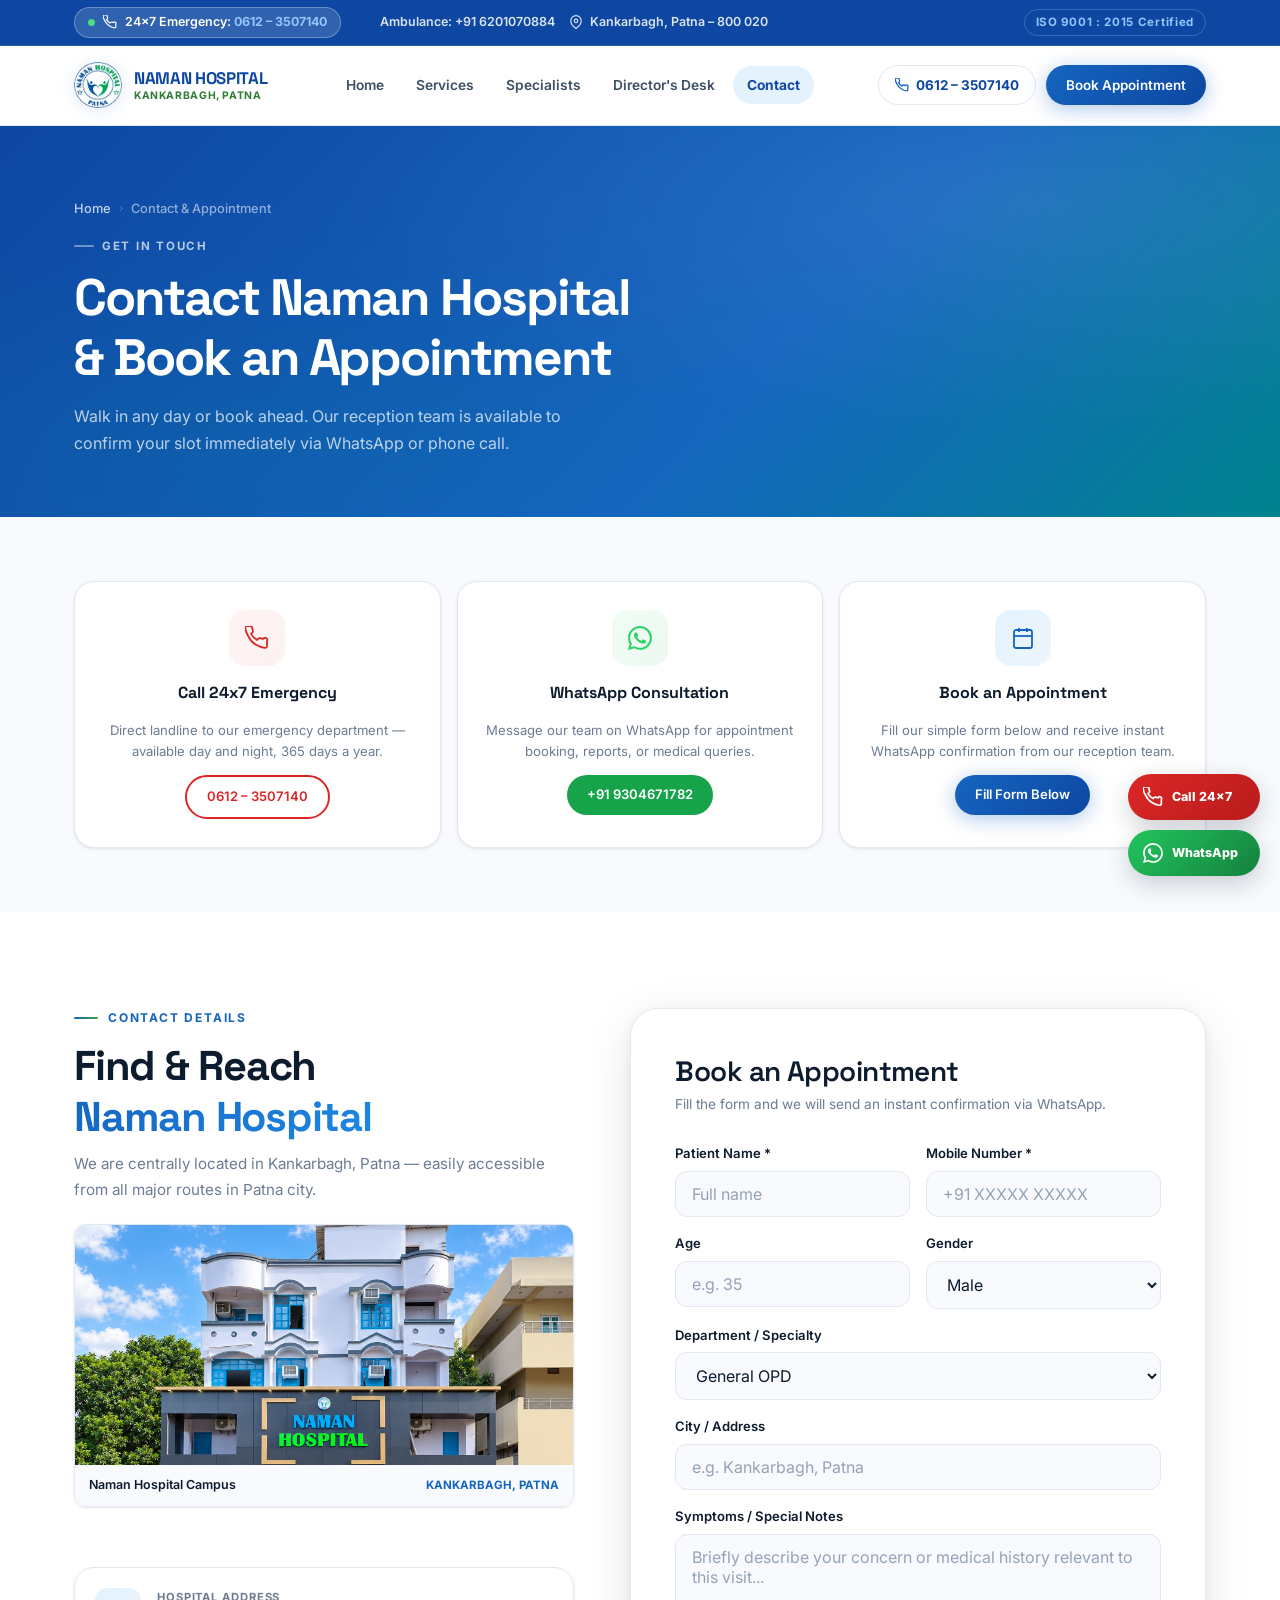
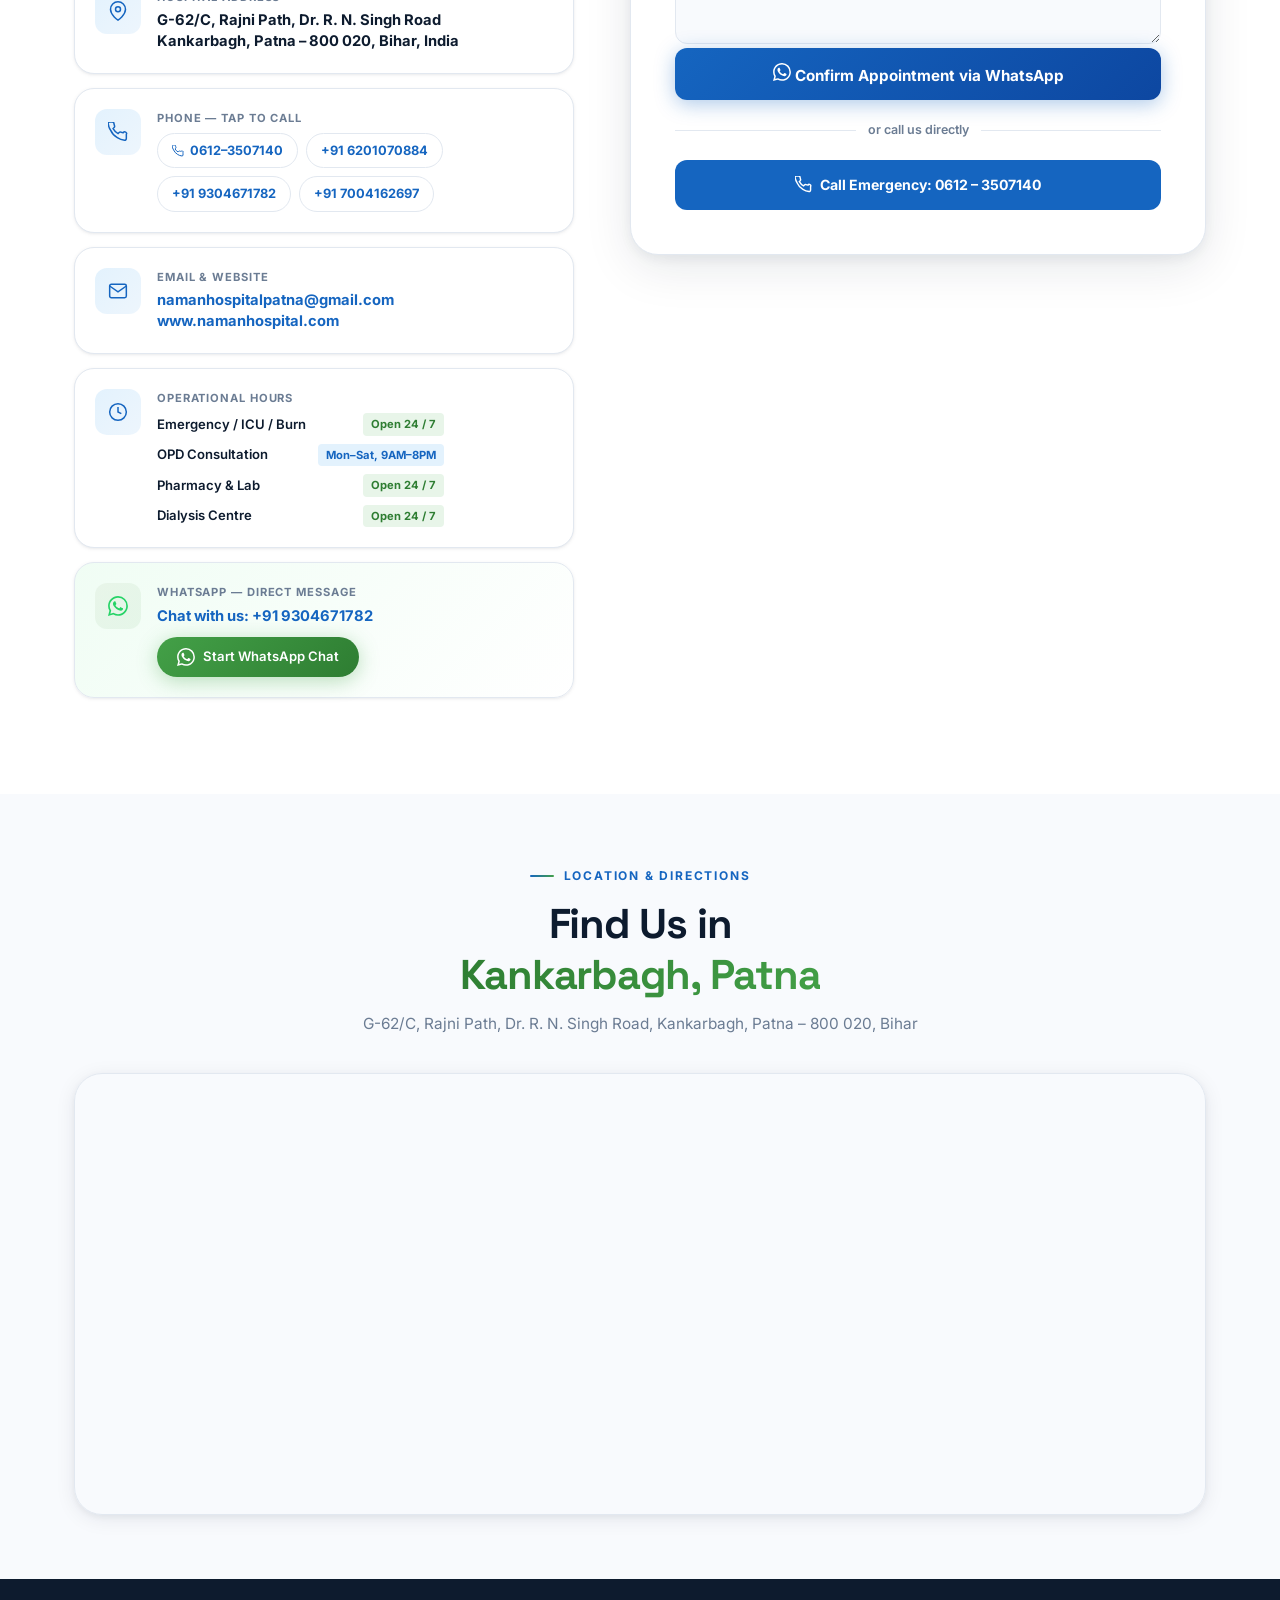
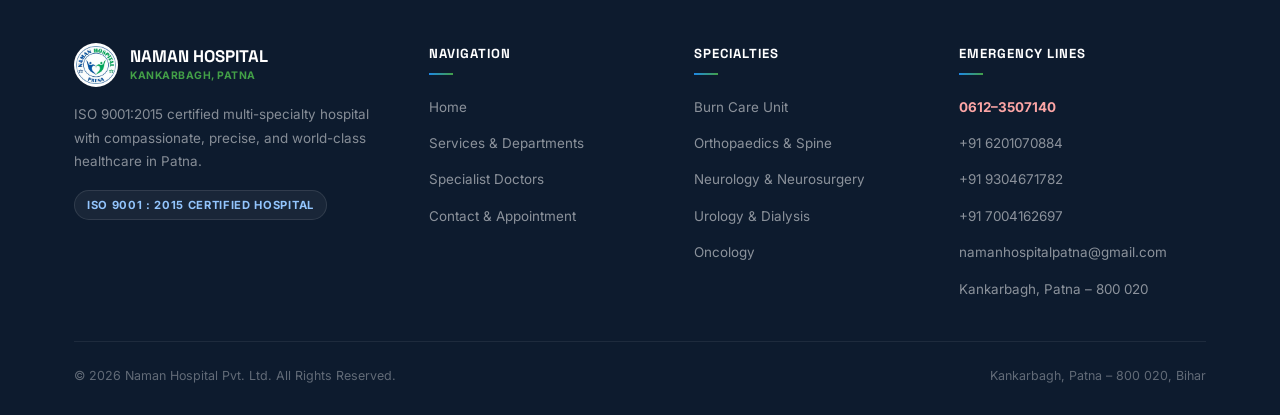
==== commit 8d292e71: "Modernize homepage and contextual service icons" ====
--- a/contact.html
+++ b/contact.html
@@ -151,9 +151,7 @@
         <span>24x7 Emergency: <strong>0612 – 3507140</strong></span>
       </a>
       <a href="tel:6201070884" class="ebar-item ebar-item-ambulance">
-        <svg class="ebar-icon" viewBox="0 0 24 24" fill="none" stroke="currentColor" stroke-width="2">
-          <rect x="5" y="2" width="14" height="20" rx="2" ry="2"/><line x1="12" y1="18" x2="12.01" y2="18"/>
-        </svg>
+        <span class="medical-inline-icon" aria-hidden="true" style="--inline-icon:url('assets/icons/health/ambulance.svg');"></span>
         <span>Ambulance: +91 6201070884</span>
       </a>
       <span class="ebar-item ebar-item-location">
@@ -202,7 +200,7 @@
           <path d="M22 16.92v3a2 2 0 01-2.18 2 19.79 19.79 0 01-8.63-3.07A19.5 19.5 0 013.07 9.8 19.79 19.79 0 01.1 1.18 2 2 0 012.12 0h3a2 2 0 012 1.72 12.84 12.84 0 00.7 2.81 2 2 0 01-.45 2.11L6.09 7.91a16 16 0 006 6l1.27-1.27a2 2 0 012.11-.45 12.84 12.84 0 002.81.7A2 2 0 0122 14.92z"/>
         </svg>
       </a>
-      <button class="hamburger" id="hamburger" aria-label="Toggle menu">
+      <button class="hamburger" id="hamburger" aria-label="Toggle menu" aria-controls="mobileMenu" aria-expanded="false">
         <span></span><span></span><span></span>
       </button>
     </div>
@@ -280,7 +278,7 @@
       </a>
       <a href="https://wa.me/919304671782?text=Hello%20Naman%20Hospital%2C%20I%20would%20like%20to%20book%20an%20appointment." target="_blank" class="qa-card reveal reveal-delay-1">
         <div class="qa-icon" style="background:linear-gradient(135deg,#F0FDF4,rgba(22,163,74,0.08));">
-          <svg width="24" height="24" viewBox="0 0 24 24" fill="none" stroke="#16A34A" stroke-width="1.8"><path d="M21 15a2 2 0 01-2 2H7l-4 4V5a2 2 0 012-2h14a2 2 0 012 2z"/></svg>
+          <span class="whatsapp-logo" aria-hidden="true" style="width:24px;height:24px;"></span>
         </div>
         <div class="qa-title">WhatsApp Consultation</div>
         <div class="qa-desc">Message our team on WhatsApp for appointment booking, reports, or medical queries.</div>
@@ -393,7 +391,7 @@
 
           <div class="contact-card cc-icon-green" style="background:linear-gradient(135deg,#F0FDF4,white);">
             <div class="cc-icon green">
-              <svg width="20" height="20" viewBox="0 0 24 24" fill="none" stroke="currentColor" stroke-width="1.8"><path d="M21 15a2 2 0 01-2 2H7l-4 4V5a2 2 0 012-2h14a2 2 0 012 2z"/></svg>
+              <span class="whatsapp-logo" aria-hidden="true" style="width:20px;height:20px;"></span>
             </div>
             <div>
               <div class="cc-label">WhatsApp — Direct Message</div>
@@ -401,6 +399,7 @@
                 <a href="https://wa.me/919304671782?text=Hello%20Naman%20Hospital" target="_blank" rel="noopener">Chat with us: +91 9304671782</a>
               </div>
               <a href="https://wa.me/919304671782?text=Hello%20Naman%20Hospital%2C%20I%20need%20an%20appointment." target="_blank" class="btn btn-green btn-sm" style="margin-top:10px; display:inline-flex;">
+                <span class="whatsapp-logo" aria-hidden="true" style="color:#FFFFFF;"></span>
                 Start WhatsApp Chat
               </a>
             </div>
@@ -468,6 +467,7 @@
             </div>
           </div>
           <button type="submit" class="submit-btn">
+            <span class="whatsapp-logo" aria-hidden="true" style="color:#FFFFFF;"></span>
             Confirm Appointment via WhatsApp
           </button>
           <div class="form-divider">or call us directly</div>
@@ -491,7 +491,7 @@
       <h2 class="heading-1">Find Us in<br><span class="text-gradient-green">Kankarbagh, Patna</span></h2>
       <p>G-62/C, Rajni Path, Dr. R. N. Singh Road, Kankarbagh, Patna – 800 020, Bihar</p>
     </div>
-    <div class="map-wrap reveal">
+    <div class="map-wrap reveal" id="location">
       <iframe
         src="https://www.google.com/maps/embed?pb=!1m18!1m12!1m3!1d14392.427670154032!2d85.14815965!3d25.59719875!2m3!1f0!2f0!3f0!3m2!1i1024!2i768!4f13.1!3m3!1m2!1s0x39ed58f27fa0f679%3A0x6b7b252ce28b1225!2sKankarbagh%2C%20Patna%2C%20Bihar!5e0!3m2!1sen!2sin!4v1700000000000"
         allowfullscreen loading="lazy" referrerpolicy="no-referrer-when-downgrade"
@@ -554,7 +554,7 @@
 <div class="mobile-dock">
   <div class="dock-inner">
     <a href="tel:06123507140" class="dock-btn call"><div class="dock-btn-icon"><svg width="18" height="18" viewBox="0 0 24 24" fill="none" stroke="#DC2626" stroke-width="2"><path d="M22 16.92v3a2 2 0 01-2.18 2 19.79 19.79 0 01-8.63-3.07A19.5 19.5 0 013.07 9.8 19.79 19.79 0 01.1 1.18 2 2 0 012.12 0h3a2 2 0 012 1.72 12.84 12.84 0 00.7 2.81 2 2 0 01-.45 2.11L6.09 7.91a16 16 0 006 6l1.27-1.27a2 2 0 012.11-.45 12.84 12.84 0 002.81.7A2 2 0 0122 14.92z"/></svg></div><span>Call 24x7</span></a>
-    <a href="https://wa.me/919304671782" target="_blank" class="dock-btn whatsapp"><div class="dock-btn-icon"><svg width="18" height="18" viewBox="0 0 24 24" fill="none" stroke="#16A34A" stroke-width="2"><path d="M21 15a2 2 0 01-2 2H7l-4 4V5a2 2 0 012-2h14a2 2 0 012 2z"/></svg></div><span>WhatsApp</span></a>
+    <a href="https://wa.me/919304671782" target="_blank" class="dock-btn whatsapp"><div class="dock-btn-icon"><span class="whatsapp-logo" aria-hidden="true"></span></div><span>WhatsApp</span></a>
     <a href="#appointment" class="dock-btn appointment"><div class="dock-btn-icon"><svg width="18" height="18" viewBox="0 0 24 24" fill="none" stroke="#1565C0" stroke-width="2"><rect x="3" y="4" width="18" height="18" rx="2" ry="2"/><line x1="16" y1="2" x2="16" y2="6"/><line x1="8" y1="2" x2="8" y2="6"/><line x1="3" y1="10" x2="21" y2="10"/></svg></div><span>Appointment</span></a>
   </div>
 </div>
--- a/css/global.css
+++ b/css/global.css
@@ -219,6 +219,31 @@
 }
 .ebar-item:hover { color: var(--white); }
 .ebar-icon { width: 14px; height: 14px; flex-shrink: 0; }
+.medical-inline-icon,
+.whatsapp-logo {
+  display: inline-block;
+  flex-shrink: 0;
+  background: currentColor;
+  -webkit-mask-position: center;
+  -webkit-mask-repeat: no-repeat;
+  -webkit-mask-size: contain;
+  mask-position: center;
+  mask-repeat: no-repeat;
+  mask-size: contain;
+}
+.medical-inline-icon {
+  width: 18px;
+  height: 18px;
+  -webkit-mask-image: var(--inline-icon);
+  mask-image: var(--inline-icon);
+}
+.whatsapp-logo {
+  width: 18px;
+  height: 18px;
+  color: #25D366;
+  -webkit-mask-image: url('../assets/icons/whatsapp.svg');
+  mask-image: url('../assets/icons/whatsapp.svg');
+}
 .ebar-emergency {
   display: inline-flex; align-items: center; gap: 8px;
   background: rgba(255,255,255,0.15); border: 1px solid rgba(255,255,255,0.28);
@@ -763,6 +788,21 @@
   stroke-width: 2;
   flex-shrink: 0;
 }
+.desktop-contact-action .whatsapp-logo { width: 20px; height: 20px; color: #FFFFFF; }
+
+:where(a, button, input, select, textarea):focus-visible {
+  outline: 3px solid rgba(21, 101, 192, 0.45);
+  outline-offset: 3px;
+}
+
+@media (prefers-reduced-motion: reduce) {
+  *, *::before, *::after {
+    scroll-behavior: auto !important;
+    animation-duration: 0.01ms !important;
+    animation-iteration-count: 1 !important;
+    transition-duration: 0.01ms !important;
+  }
+}
 
 /* ---- Toast ---- */
 #toast-stack {
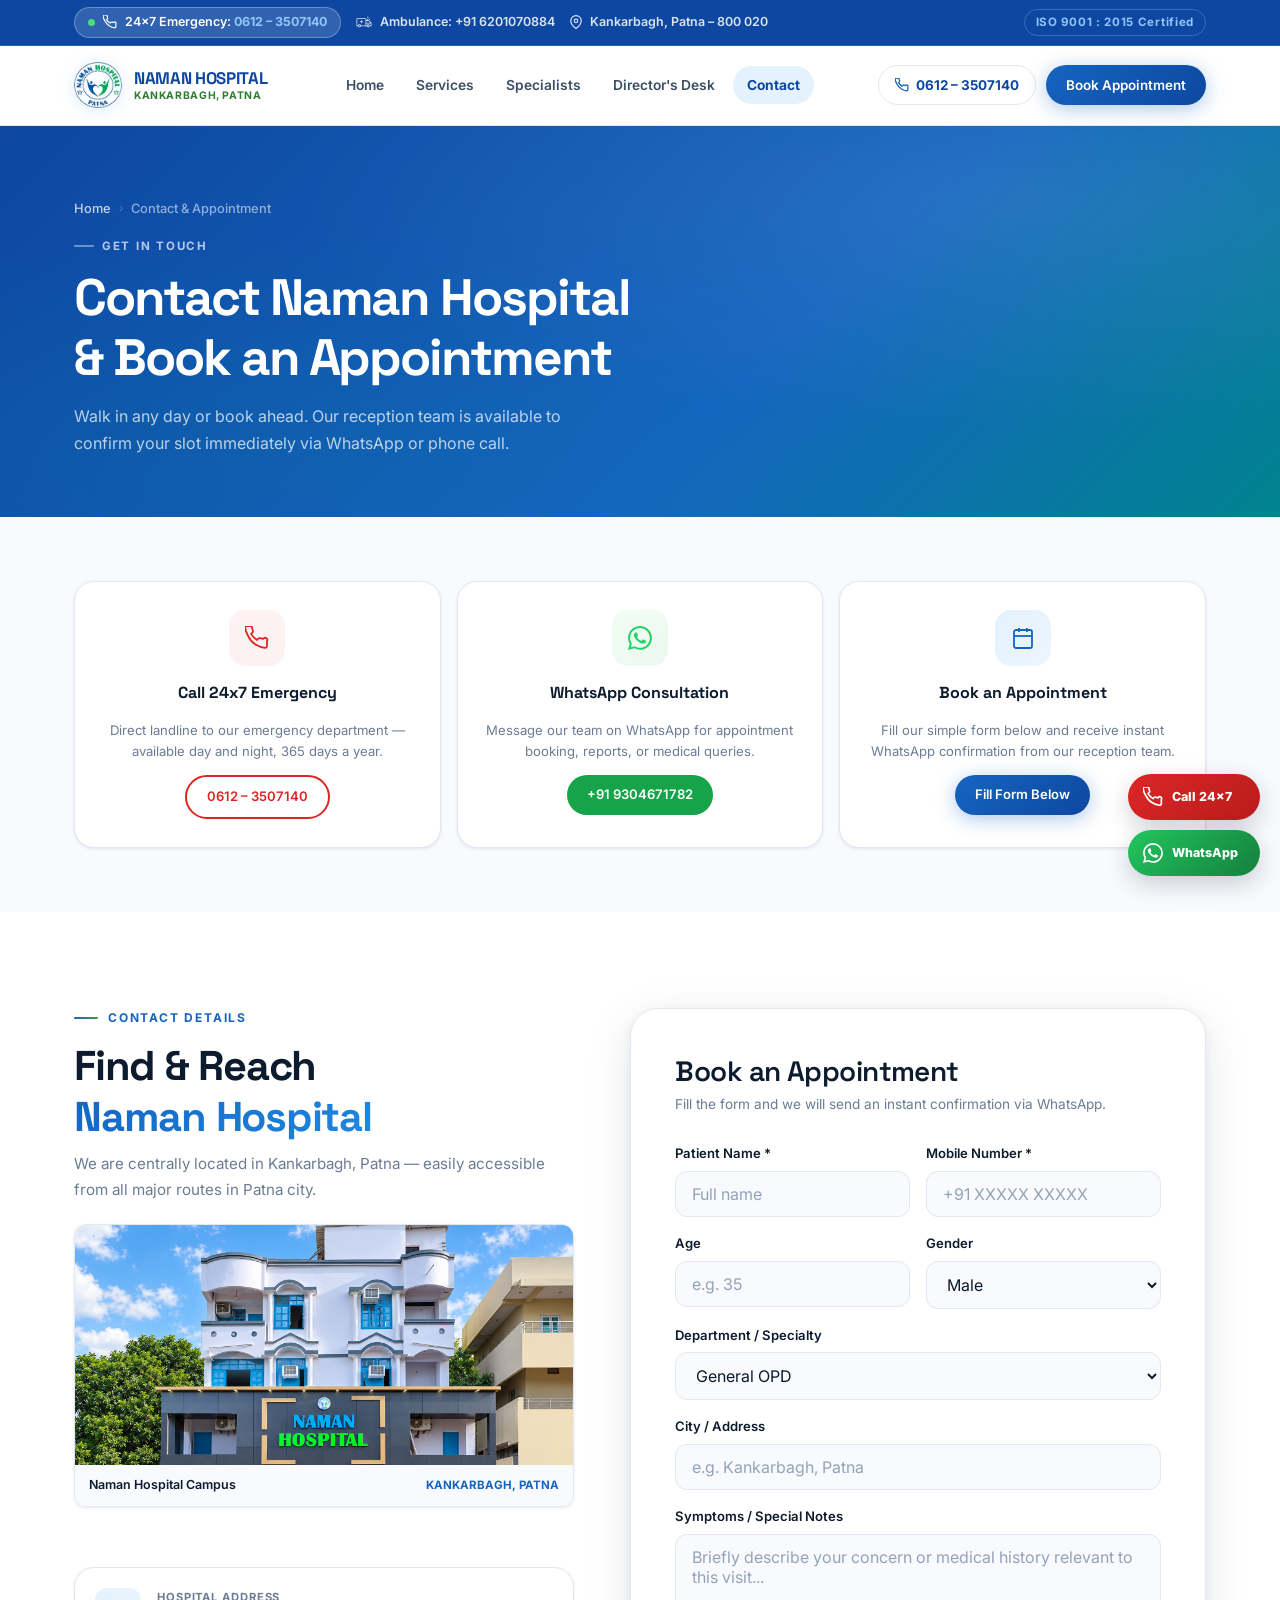
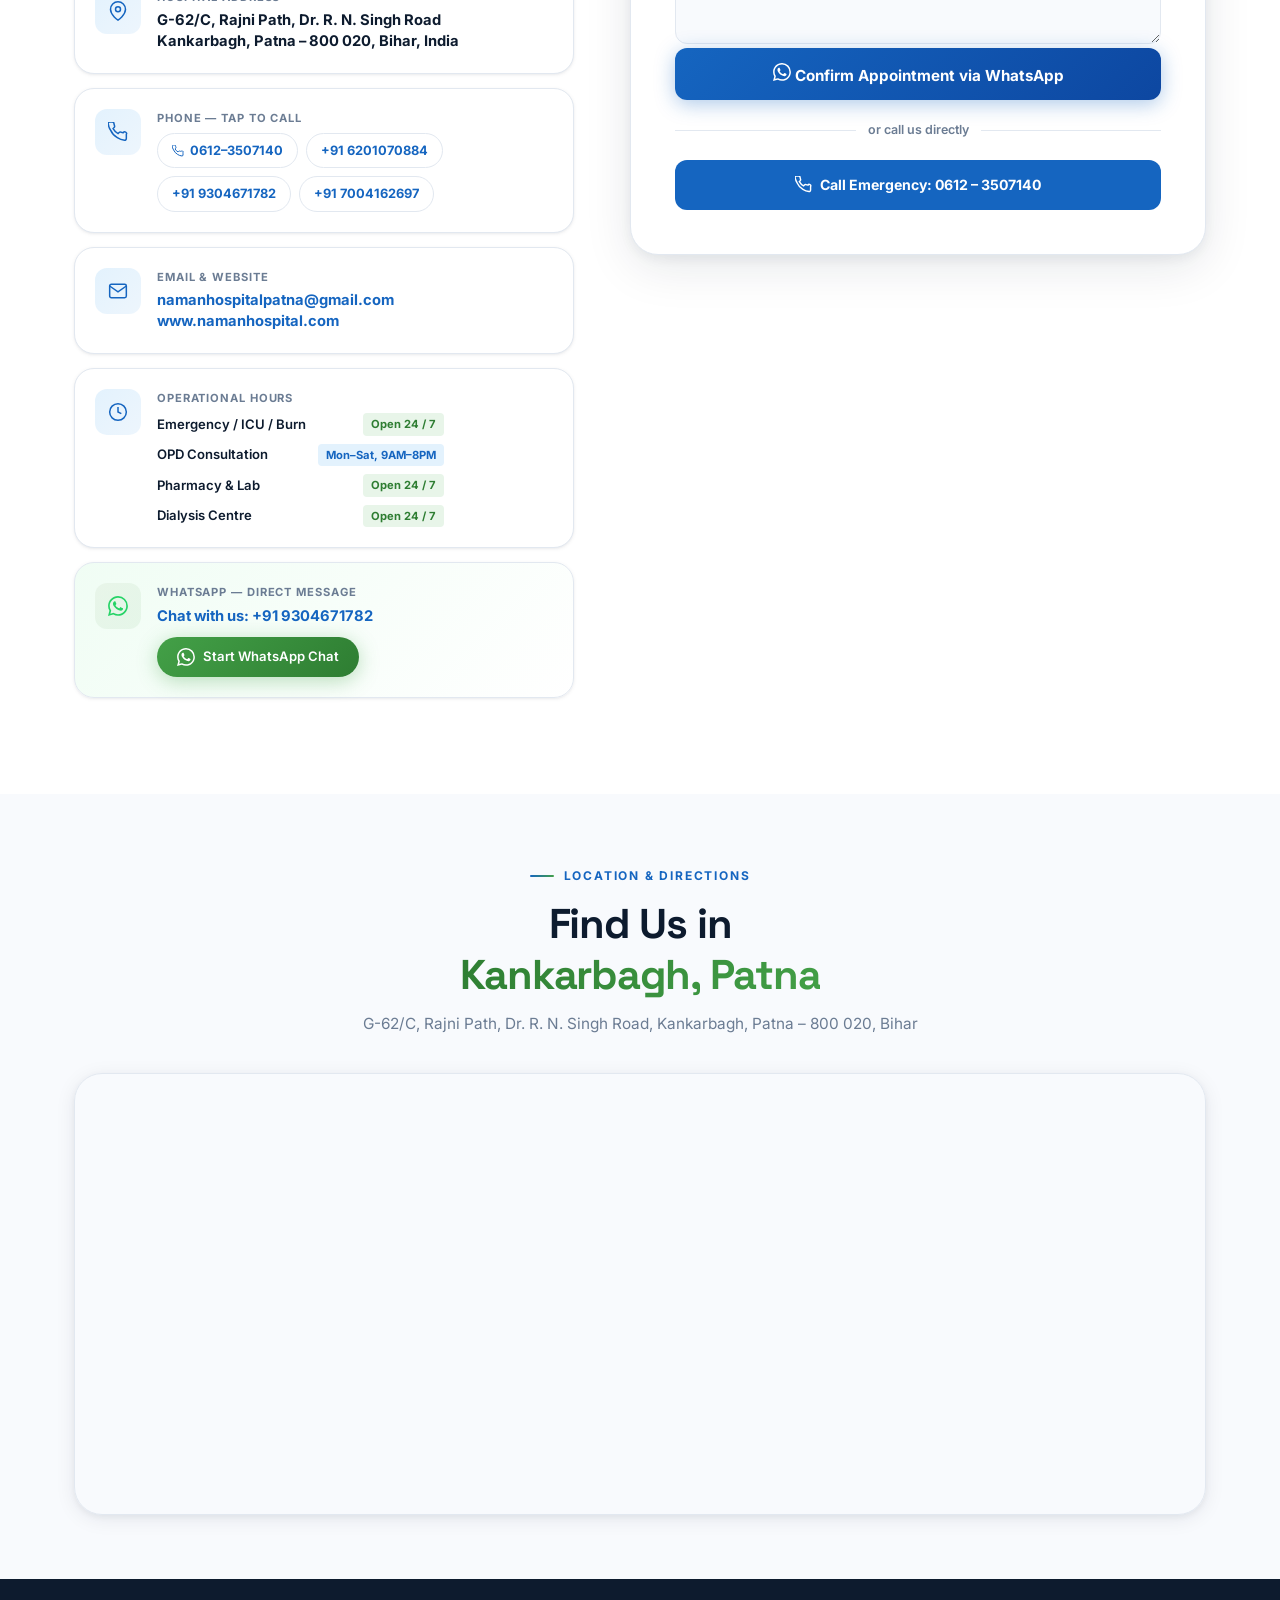
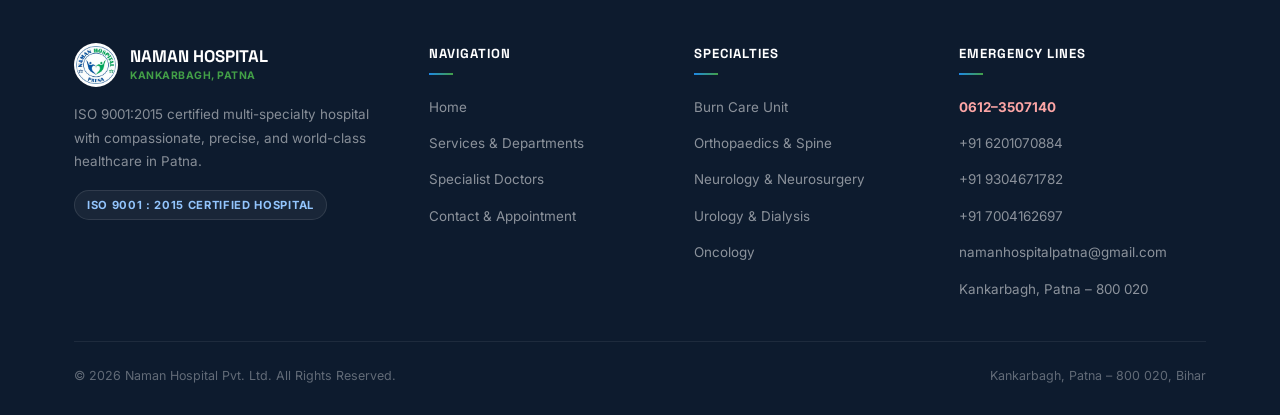
==== commit a2a61c99: "Fix shared ambulance icon path" ====
--- a/contact.html
+++ b/contact.html
@@ -151,7 +151,7 @@
         <span>24x7 Emergency: <strong>0612 – 3507140</strong></span>
       </a>
       <a href="tel:6201070884" class="ebar-item ebar-item-ambulance">
-        <span class="medical-inline-icon" aria-hidden="true" style="--inline-icon:url('assets/icons/health/ambulance.svg');"></span>
+        <span class="medical-inline-icon" aria-hidden="true" style="--inline-icon:url('../assets/icons/health/ambulance.svg');"></span>
         <span>Ambulance: +91 6201070884</span>
       </a>
       <span class="ebar-item ebar-item-location">
